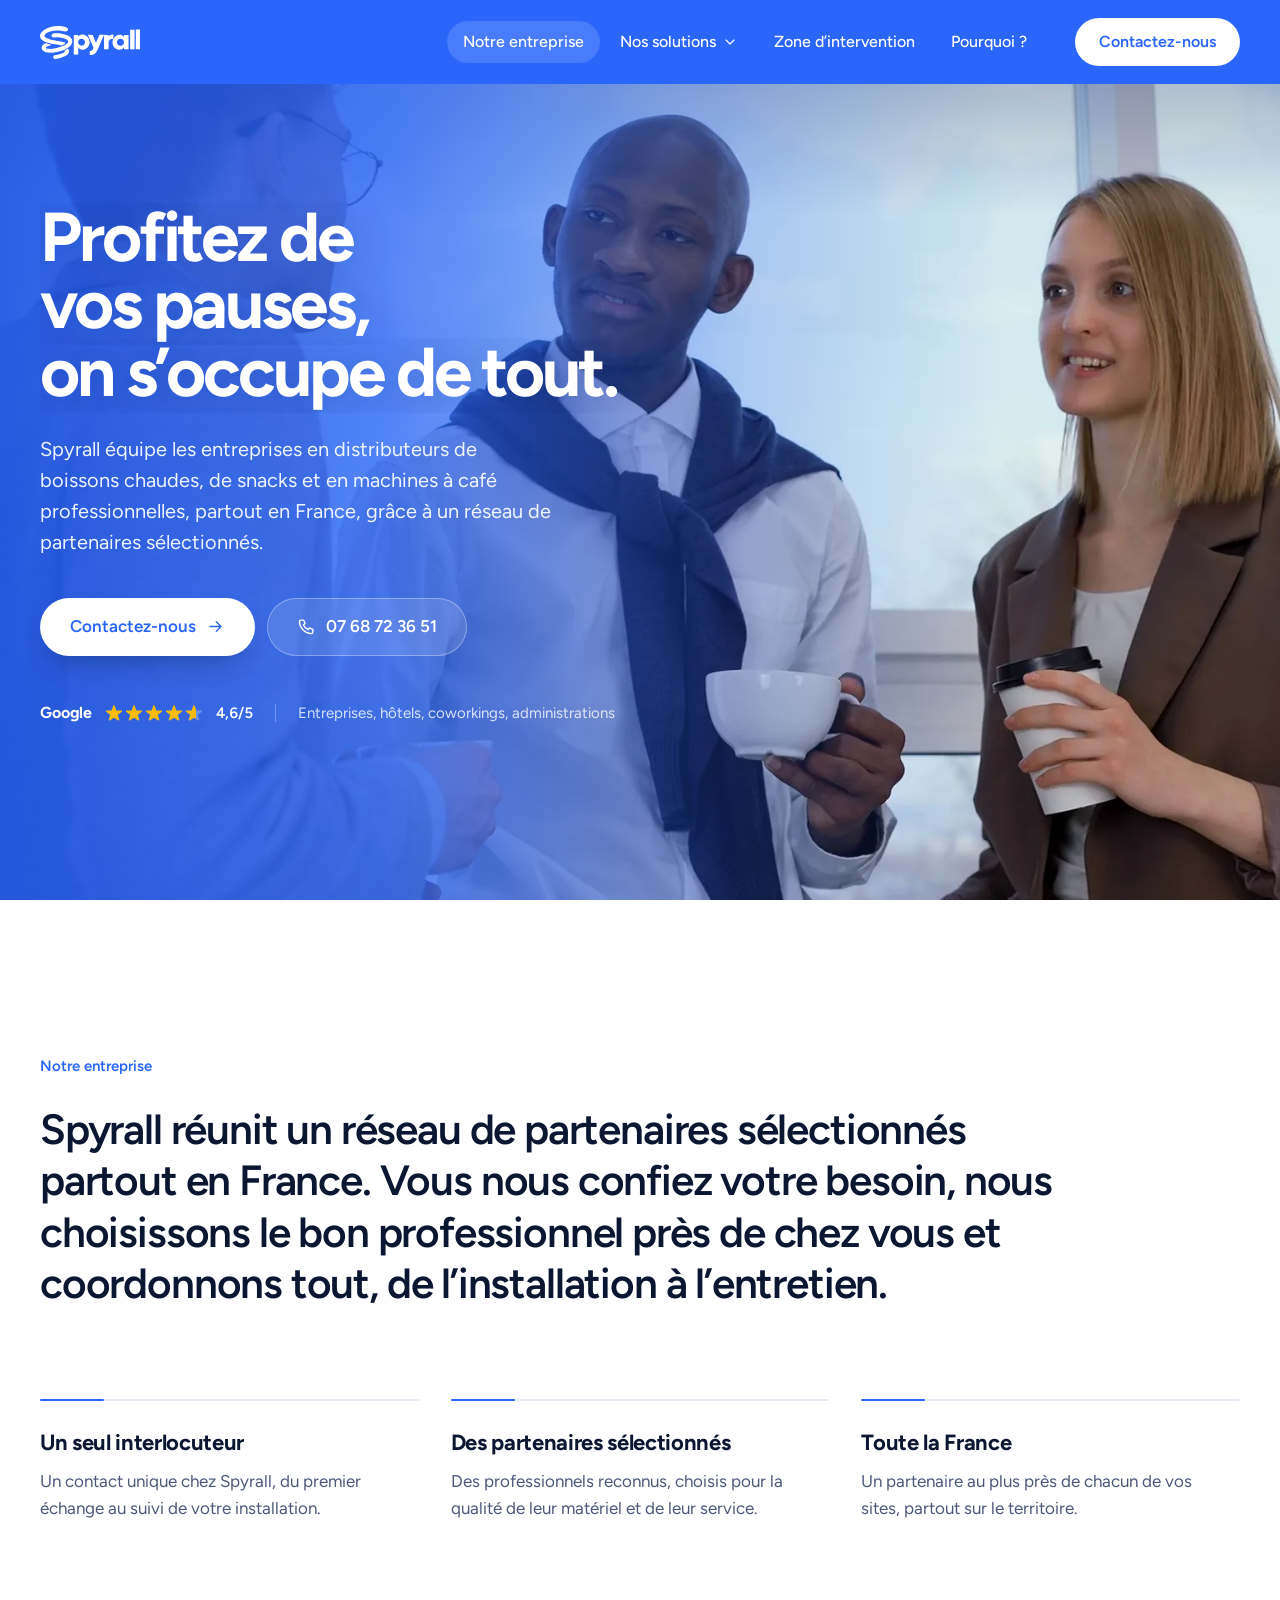
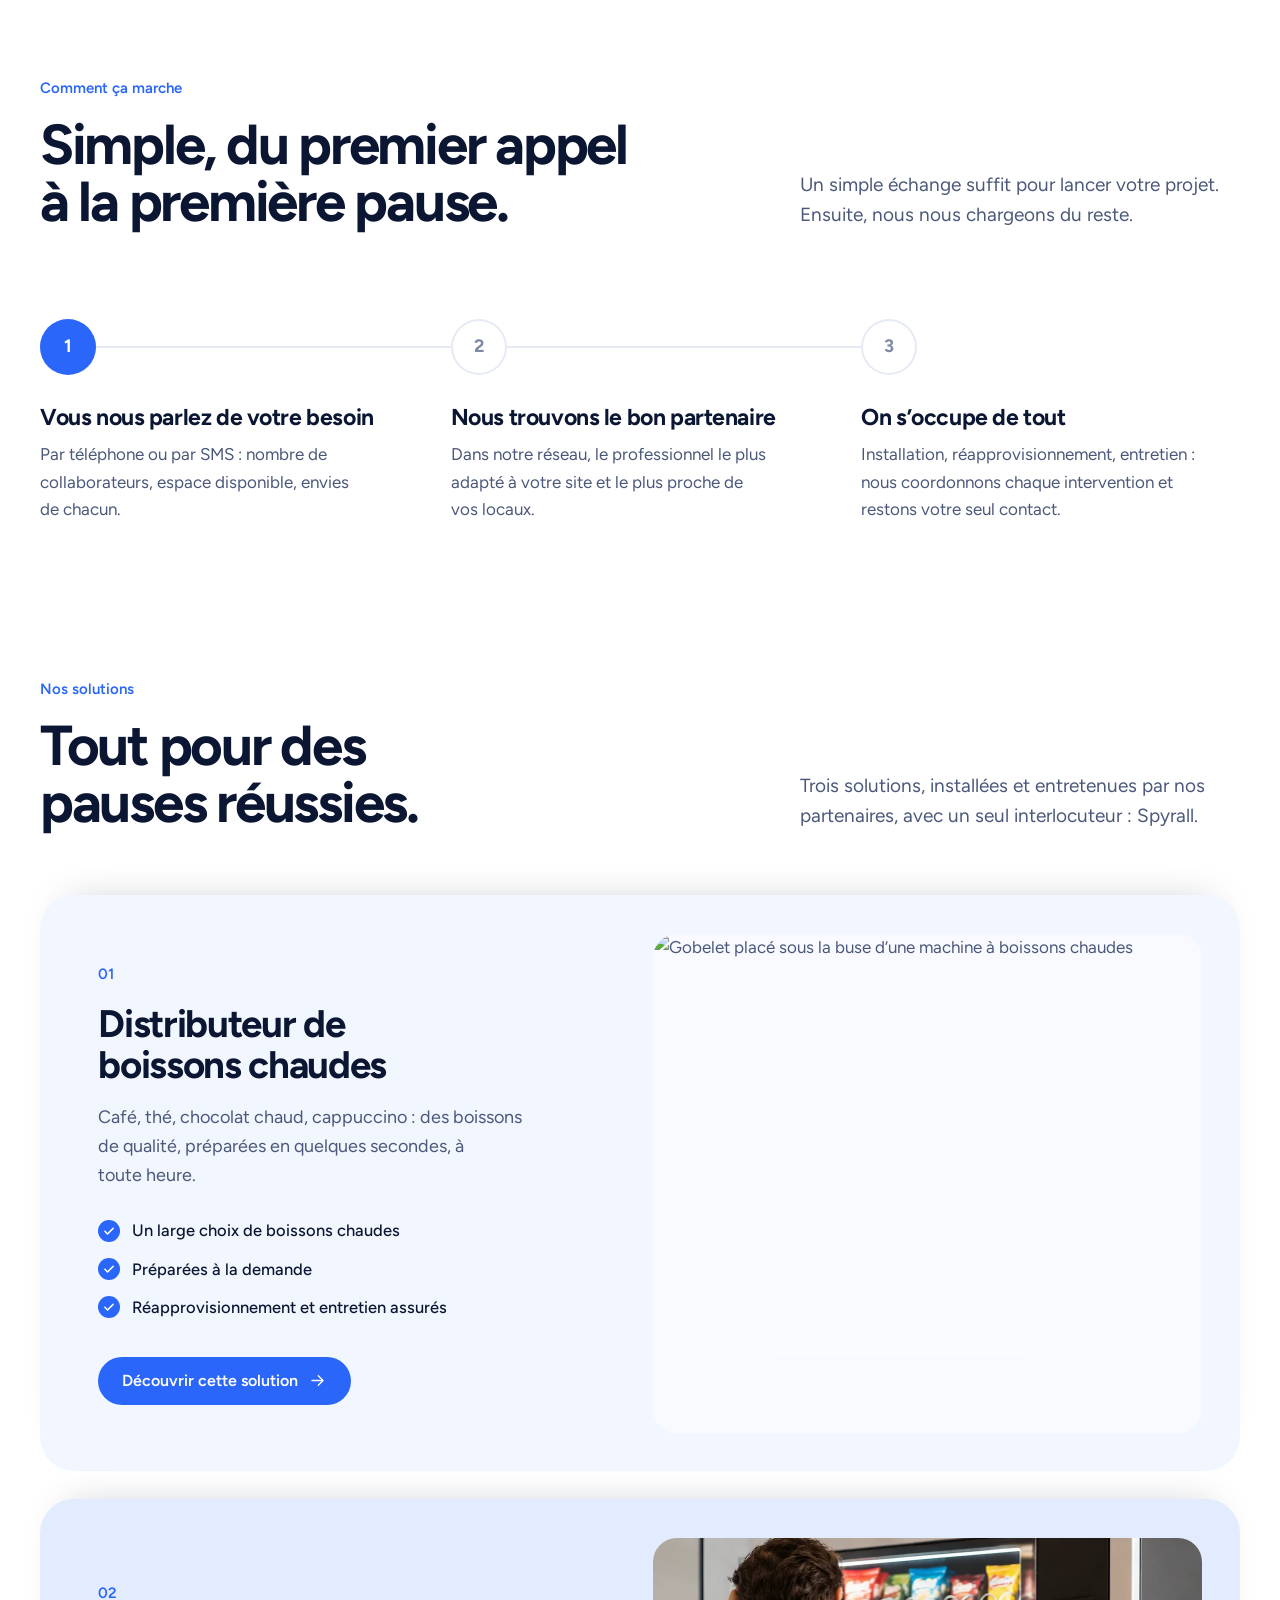
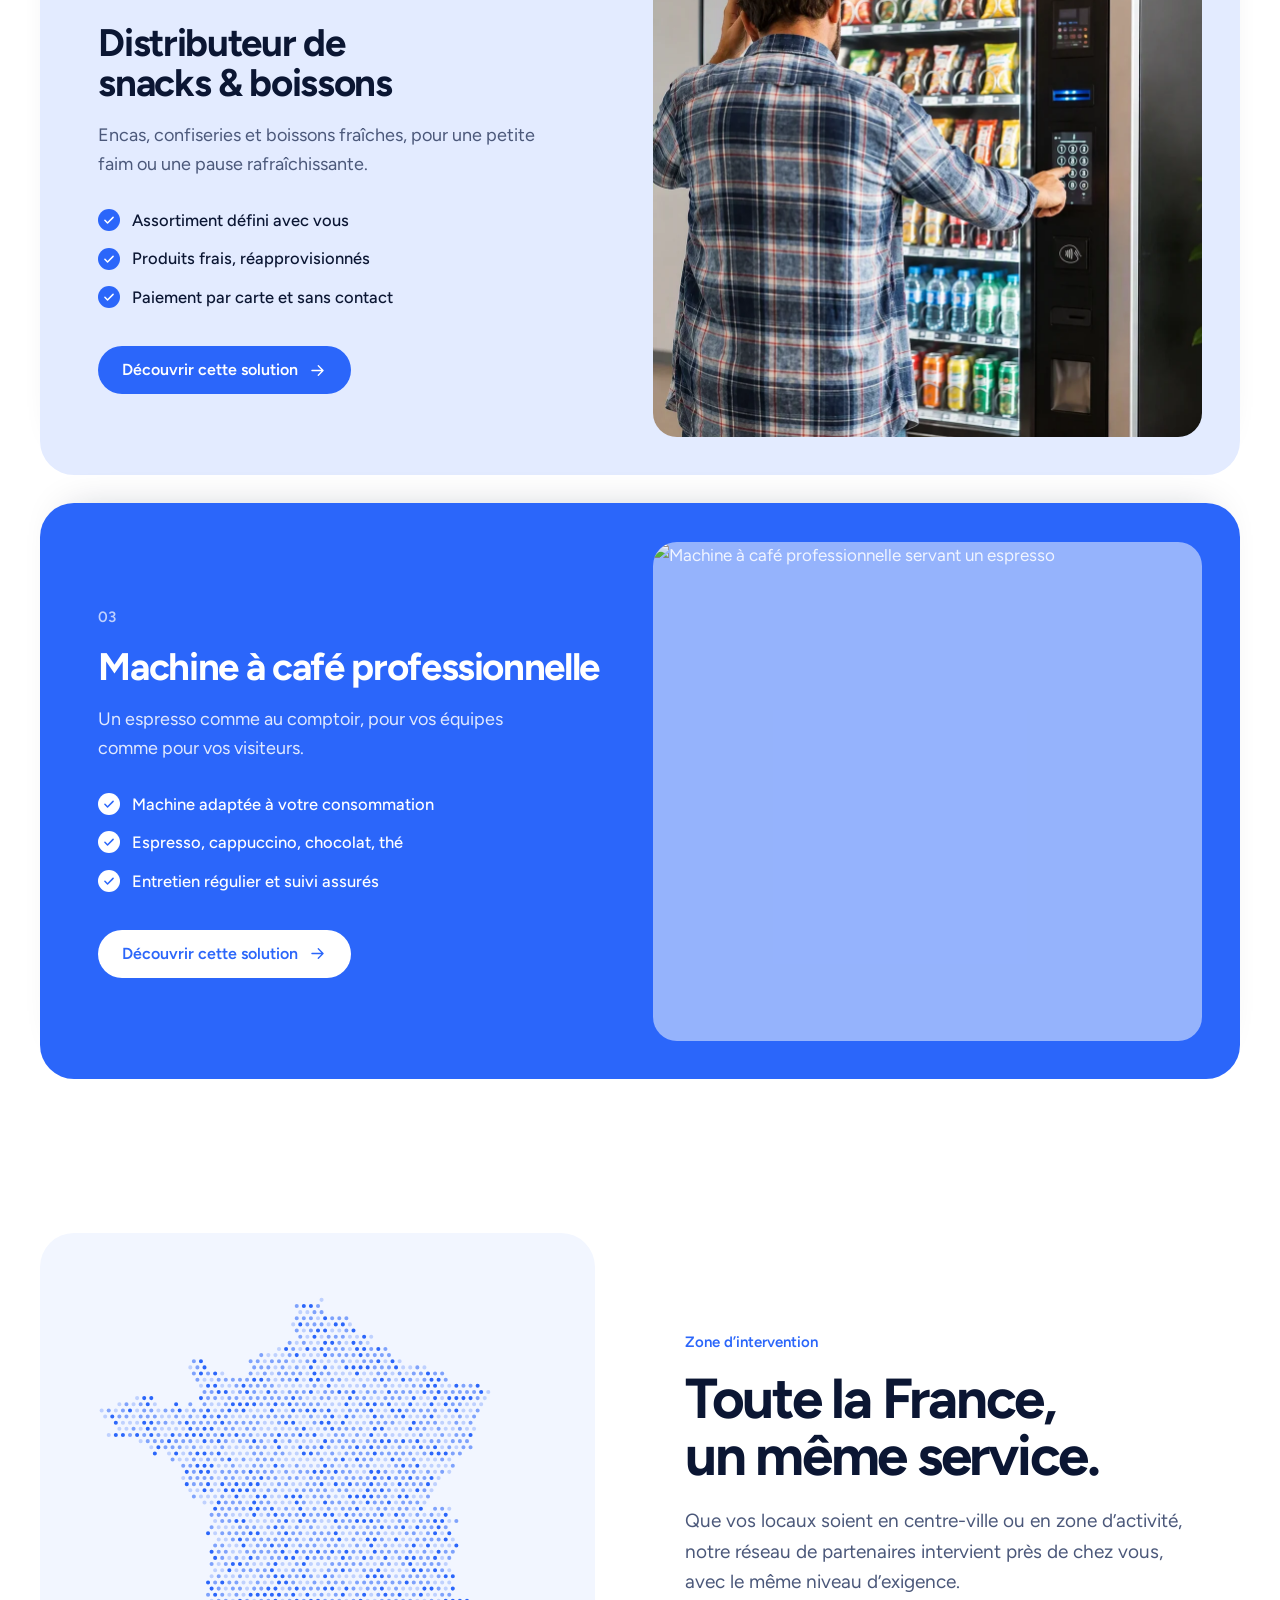
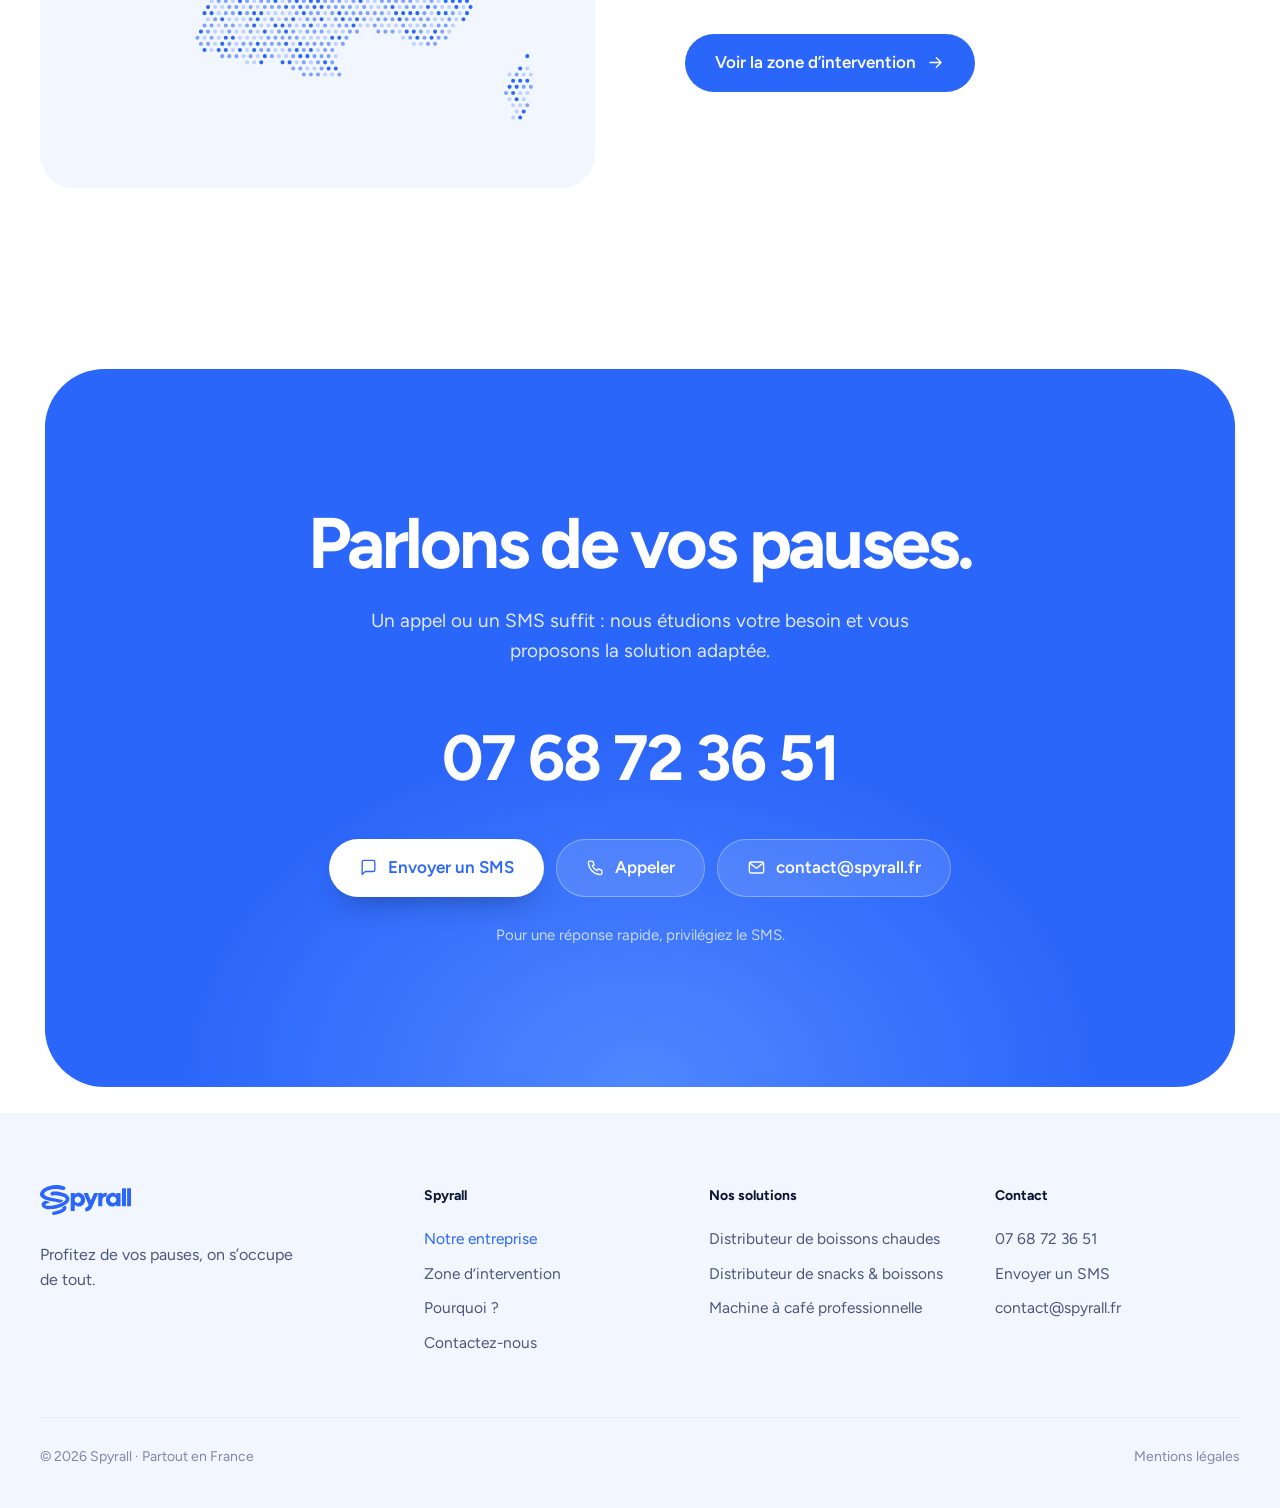
==== index.html @ 59c1c528 "Add files via upload" ====
<!doctype html>
<html lang="fr">
<head>
  <meta charset="utf-8">
  <meta name="viewport" content="width=device-width, initial-scale=1, viewport-fit=cover">
  <title>Spyrall · Distributeurs et machines à café pour entreprises, partout en France</title>
  <meta name="description" content="Spyrall équipe les espaces de pause des entreprises : distributeurs de boissons chaudes, de snacks et machines à café professionnelles, partout en France, grâce à un réseau de partenaires sélectionnés.">
  <link rel="canonical" href="https://www.spyrall.fr/">
  <meta property="og:type" content="website">
  <meta property="og:locale" content="fr_FR">
  <meta property="og:site_name" content="Spyrall">
  <meta property="og:title" content="Spyrall · Profitez de vos pauses, on s’occupe de tout">
  <meta property="og:description" content="Distributeurs de boissons chaudes, de snacks et machines à café professionnelles pour les entreprises, partout en France.">
  <meta property="og:url" content="https://www.spyrall.fr/">
  <!-- partial:head -->
  <meta name="theme-color" content="#2b66fa">
  <meta name="format-detection" content="telephone=no">
  <link rel="icon" href="/assets/img/favicon.ico" sizes="48x48">
  <link rel="icon" href="/assets/img/favicon.svg" type="image/svg+xml">
  <link rel="apple-touch-icon" href="/assets/img/apple-touch-icon.png">
  <link rel="manifest" href="/site.webmanifest">
  <link rel="preload" href="/assets/fonts/figtree-latin.woff2" as="font" type="font/woff2" crossorigin>
  <link rel="preconnect" href="https://images.unsplash.com">
  <link rel="stylesheet" href="/assets/css/site.css">
  <script>document.documentElement.classList.add('js');setTimeout(function(){if(!window.__spyrall)document.documentElement.classList.remove('js')},2500)</script>
  <!-- /partial:head -->
  <!-- Haut de page : l'image d'attente du film (son premier plan), en priorité -->
  <link rel="preload" as="image" href="/assets/video/pauses.webp?v=3" media="(orientation: landscape)" fetchpriority="high">
  <link rel="preload" as="image" href="/assets/video/pauses-mobile.webp?v=3" media="(orientation: portrait)" fetchpriority="high">
  <script type="application/ld+json">{"@context":"https://schema.org","@type":"Organization","name":"Spyrall","url":"https://www.spyrall.fr/","logo":"https://www.spyrall.fr/assets/img/icon-512.png","slogan":"Profitez de vos pauses, on s’occupe de tout","email":"contact@spyrall.fr","telephone":"+33768723651","areaServed":{"@type":"Country","name":"France"},"contactPoint":{"@type":"ContactPoint","telephone":"+33768723651","contactType":"sales","areaServed":"FR","availableLanguage":"French"}}</script>
</head>
<body>
  <!-- partial:header -->
  <a class="skip-link" href="#contenu">Aller au contenu</a>
  <header class="header on-blue" data-header>
    <div class="container header__inner">
      <a class="logo" href="/" aria-current="page" aria-label="Spyrall, accueil"><svg aria-hidden="true"><use href="/assets/img/spyrall.svg#spyrall"/></svg></a>
      <nav class="nav" aria-label="Navigation principale">
        <ul class="nav__list">
          <li><a class="nav__link" href="/" aria-current="page">Notre entreprise</a></li>
          <li class="has-sub" data-sub>
            <button class="nav__link" type="button" aria-expanded="false" aria-controls="sous-menu-solutions" data-solutions>Nos solutions<svg class="icon chev" viewBox="0 0 24 24" aria-hidden="true"><path d="m6 9 6 6 6-6"/></svg></button>
            <div class="sub" id="sous-menu-solutions">
              <ul>
                <li><a class="sub__item" href="/distributeur-boissons-chaudes/"><span class="sub__machine"><img src="/assets/img/machines/boissons-chaudes.svg" alt="" width="24" height="60"></span><strong>Distributeur de boissons chaudes<svg class="icon" viewBox="0 0 24 24" aria-hidden="true"><path d="M5 12h14M13 6l6 6-6 6"/></svg></strong></a></li>
                <li><a class="sub__item" href="/distributeur-snacks-boissons/"><span class="sub__machine"><img src="/assets/img/machines/snacks-boissons.svg" alt="" width="34" height="60"></span><strong>Distributeur de snacks &amp; boissons<svg class="icon" viewBox="0 0 24 24" aria-hidden="true"><path d="M5 12h14M13 6l6 6-6 6"/></svg></strong></a></li>
                <li><a class="sub__item" href="/machine-a-cafe-professionnelle/"><span class="sub__machine"><img src="/assets/img/machines/machine-cafe.svg" alt="" width="36" height="60"></span><strong>Machine à café professionnelle<svg class="icon" viewBox="0 0 24 24" aria-hidden="true"><path d="M5 12h14M13 6l6 6-6 6"/></svg></strong></a></li>
              </ul>
            </div>
          </li>
          <li><a class="nav__link" href="/zone-intervention/">Zone d’intervention</a></li>
          <li><a class="nav__link" href="/pourquoi/">Pourquoi&nbsp;?</a></li>
        </ul>
      </nav>
      <a class="btn btn--white header__cta" href="/contact/">Contactez-nous</a>
      <button class="burger" type="button" aria-label="Ouvrir le menu" aria-expanded="false" aria-controls="menu" data-burger><span></span><span></span></button>
    </div>
  </header>

  <div class="mmenu" id="menu" data-menu inert>
    <nav aria-label="Menu mobile">
      <ul class="mmenu__list">
        <li style="--i:0"><a href="/" aria-current="page">Notre entreprise</a></li>
        <li style="--i:1"><span class="mmenu__label">Nos solutions</span>
          <div class="mmenu__sub"><a href="/distributeur-boissons-chaudes/">Distributeur de boissons chaudes</a><a href="/distributeur-snacks-boissons/">Distributeur de snacks &amp; boissons</a><a href="/machine-a-cafe-professionnelle/">Machine à café professionnelle</a></div></li>
        <li style="--i:2"><a href="/zone-intervention/">Zone d’intervention</a></li>
        <li style="--i:3"><a href="/pourquoi/">Pourquoi&nbsp;?</a></li>
        <li style="--i:4"><a href="/contact/">Contactez-nous</a></li>
      </ul>
    </nav>
    <div class="mmenu__actions">
      <a class="btn btn--primary btn--lg" href="sms:+33768723651?&amp;body=Bonjour%20Spyrall%2C%20je%20souhaite%20des%20informations%20pour%20%C3%A9quiper%20nos%20espaces%20de%20pause.">Envoyer un SMS</a>
      <a class="btn btn--line btn--lg" href="tel:+33768723651">Appeler le 07&nbsp;68&nbsp;72&nbsp;36&nbsp;51</a>
    </div>
  </div>
  <!-- /partial:header -->

  <main id="contenu">
    <!-- Héros : à gauche, le slogan et la description, fixes ; en fond, le film des pauses (vraies séquences) :
         des collègues qui discutent autour d'une machine à café pro, d'un distributeur de boissons chaudes et d'un
         distributeur de snacks. Version portrait sur téléphone. -->
    <section class="hero hero--film" data-progress="exit" data-span=".85" data-film>
      <div class="hero__bg" aria-hidden="true"></div>
      <div class="film" aria-hidden="true">
        <video class="film__video" muted loop playsinline preload="auto" disablepictureinpicture>
          <source media="(orientation: portrait)" src="/assets/video/pauses-mobile-av1.mp4?v=3" type='video/mp4; codecs="av01.0.08M.08"'>
          <source media="(orientation: portrait)" src="/assets/video/pauses-mobile.mp4?v=3" type="video/mp4">
          <source src="/assets/video/pauses-av1.mp4?v=3" type='video/mp4; codecs="av01.0.08M.08"'>
          <source src="/assets/video/pauses.mp4?v=3" type="video/mp4">
        </video>
      </div>
      <div class="container hero__grid on-blue">
        <div class="hero__text">
          <h1 class="hero__title lines"><span class="line"><span>Profitez de vos pauses,</span></span><span class="line"><span>on s’occupe de tout.</span></span></h1>
          <p class="hero__lead" data-reveal style="--d:.35s">Spyrall équipe les entreprises en distributeurs de boissons chaudes, de snacks et en machines à café professionnelles, partout en France, grâce à un réseau de partenaires sélectionnés.</p>
          <div class="hero__actions" data-reveal style="--d:.45s">
            <a class="btn btn--white btn--lg" href="/contact/">Contactez-nous<svg class="icon icon-arrow" viewBox="0 0 24 24" aria-hidden="true"><path d="M5 12h14M13 6l6 6-6 6"/></svg></a>
            <p class="btn btn--glass btn--lg btn--static"><svg class="icon" viewBox="0 0 24 24" aria-hidden="true"><path d="M5 4h3.5l1.8 4.4-2.3 1.4a11 11 0 0 0 6.2 6.2l1.4-2.3L20 15.5V19a2 2 0 0 1-2 2A16 16 0 0 1 3 6a2 2 0 0 1 2-2z"/></svg>07&nbsp;68&nbsp;72&nbsp;36&nbsp;51</p>
          </div>
          <!-- Note Google : si elle change, mettre à jour le texte, l'aria-label et --note (remplissage des étoiles) -->
          <div class="hero__proof" data-reveal style="--d:.55s">
            <p class="rating" role="img" aria-label="Note Google : 4,6 sur 5"><strong>Google</strong><span class="stars" style="--note:4.6"></span><span class="rating__note">4,6/5</span></p>
            <p class="hero__clients">Entreprises, hôtels, coworkings, administrations</p>
          </div>
        </div>
      </div>
    </section>

    <!-- Ce que nous faisons -->
    <section class="section" id="ce-que-nous-faisons">
      <div class="container">
        <p class="label" data-reveal>Notre entreprise</p>
        <p class="statement" data-words data-progress="read">Spyrall réunit un réseau de partenaires sélectionnés partout en France. Vous nous confiez votre besoin, nous choisissons le bon professionnel près de chez vous et coordonnons tout, de l’installation à l’entretien.</p>
        <div class="pillars" data-stagger="130">
          <div class="pillar" data-reveal><h3>Un seul interlocuteur</h3><p>Un contact unique chez Spyrall, du premier échange au suivi de votre installation.</p></div>
          <div class="pillar" data-reveal><h3>Des partenaires sélectionnés</h3><p>Des professionnels reconnus, choisis pour la qualité de leur matériel et de leur service.</p></div>
          <div class="pillar" data-reveal><h3>Toute la France</h3><p>Un partenaire au plus près de chacun de vos sites, partout sur le territoire.</p></div>
        </div>
      </div>
    </section>

    <!-- Comment ça marche -->
    <section class="section section--tight">
      <div class="container">
        <div class="sec-head">
          <div>
            <p class="label" data-reveal>Comment ça marche</p>
            <h2 class="h2 lines"><span class="line"><span>Simple, du premier appel</span></span><span class="line"><span>à la première pause.</span></span></h2>
          </div>
          <p class="lead" data-reveal>Un simple échange suffit pour lancer votre projet. Ensuite, nous nous chargeons du reste.</p>
        </div>
        <ol class="steps" data-progress="read">
          <li class="step" style="--t:0" data-reveal><span class="step__dot"><span>1</span></span><h3>Vous nous parlez de votre besoin</h3><p>Par téléphone ou par SMS&nbsp;: nombre de collaborateurs, espace disponible, envies de chacun.</p></li>
          <li class="step" style="--t:.5" data-reveal><span class="step__dot"><span>2</span></span><h3>Nous trouvons le bon partenaire</h3><p>Dans notre réseau, le professionnel le plus adapté à votre site et le plus proche de vos locaux.</p></li>
          <li class="step" style="--t:1" data-reveal><span class="step__dot"><span>3</span></span><h3>On s’occupe de tout</h3><p>Installation, réapprovisionnement, entretien&nbsp;: nous coordonnons chaque intervention et restons votre seul contact.</p></li>
        </ol>
      </div>
    </section>

    <!-- Nos solutions -->
    <section class="section section--tight" id="nos-solutions">
      <div class="container">
        <div class="sec-head">
          <div>
            <p class="label" data-reveal>Nos solutions</p>
            <h2 class="h2 lines"><span class="line"><span>Tout pour des pauses réussies.</span></span></h2>
          </div>
          <p class="lead" data-reveal>Trois solutions, installées et entretenues par nos partenaires, avec un seul interlocuteur&nbsp;: Spyrall.</p>
        </div>
        <div class="stack" data-stack>
          <article class="panel" style="--i:0">
            <div class="panel__body">
              <span class="panel__num">01</span>
              <h3>Distributeur de boissons chaudes</h3>
              <p>Café, thé, chocolat chaud, cappuccino&nbsp;: des boissons de qualité, préparées en quelques secondes, à toute heure.</p>
              <ul class="ticks">
                <li><svg class="icon" viewBox="0 0 24 24" aria-hidden="true"><path d="m5 12.5 4.5 4.5L19 7.5"/></svg>Un large choix de boissons chaudes</li>
                <li><svg class="icon" viewBox="0 0 24 24" aria-hidden="true"><path d="m5 12.5 4.5 4.5L19 7.5"/></svg>Préparées à la demande</li>
                <li><svg class="icon" viewBox="0 0 24 24" aria-hidden="true"><path d="m5 12.5 4.5 4.5L19 7.5"/></svg>Réapprovisionnement et entretien assurés</li>
              </ul>
              <a class="btn btn--primary" href="/distributeur-boissons-chaudes/">Découvrir cette solution<svg class="icon icon-arrow" viewBox="0 0 24 24" aria-hidden="true"><path d="M5 12h14M13 6l6 6-6 6"/></svg></a>
            </div>
            <figure class="panel__media"><img src="https://images.unsplash.com/photo-1515263973006-a6e4cae3f7c9?auto=format&amp;fit=crop&amp;w=1100&amp;h=1000&amp;q=75" alt="Gobelet placé sous la buse d’une machine à boissons chaudes" width="1100" height="1000" loading="lazy"></figure>
          </article>
          <article class="panel" style="--i:1">
            <div class="panel__body">
              <span class="panel__num">02</span>
              <h3>Distributeur de snacks &amp; boissons</h3>
              <p>Encas, confiseries et boissons fraîches, pour une petite faim ou une pause rafraîchissante.</p>
              <ul class="ticks">
                <li><svg class="icon" viewBox="0 0 24 24" aria-hidden="true"><path d="m5 12.5 4.5 4.5L19 7.5"/></svg>Assortiment défini avec vous</li>
                <li><svg class="icon" viewBox="0 0 24 24" aria-hidden="true"><path d="m5 12.5 4.5 4.5L19 7.5"/></svg>Produits frais, réapprovisionnés</li>
                <li><svg class="icon" viewBox="0 0 24 24" aria-hidden="true"><path d="m5 12.5 4.5 4.5L19 7.5"/></svg>Paiement par carte et sans contact</li>
              </ul>
              <a class="btn btn--primary" href="/distributeur-snacks-boissons/">Découvrir cette solution<svg class="icon icon-arrow" viewBox="0 0 24 24" aria-hidden="true"><path d="M5 12h14M13 6l6 6-6 6"/></svg></a>
            </div>
            <figure class="panel__media"><img src="/assets/img/snacks-accueil.webp" alt="Un salarié choisit un en-cas sur un distributeur de snacks et de boissons, dans des bureaux lumineux" width="1100" height="1000" loading="lazy"></figure>
          </article>
          <article class="panel" style="--i:2">
            <div class="panel__body">
              <span class="panel__num">03</span>
              <h3>Machine à café professionnelle</h3>
              <p>Un espresso comme au comptoir, pour vos équipes comme pour vos visiteurs.</p>
              <ul class="ticks">
                <li><svg class="icon" viewBox="0 0 24 24" aria-hidden="true"><path d="m5 12.5 4.5 4.5L19 7.5"/></svg>Machine adaptée à votre consommation</li>
                <li><svg class="icon" viewBox="0 0 24 24" aria-hidden="true"><path d="m5 12.5 4.5 4.5L19 7.5"/></svg>Espresso, cappuccino, chocolat, thé</li>
                <li><svg class="icon" viewBox="0 0 24 24" aria-hidden="true"><path d="m5 12.5 4.5 4.5L19 7.5"/></svg>Entretien régulier et suivi assurés</li>
              </ul>
              <a class="btn btn--primary" href="/machine-a-cafe-professionnelle/">Découvrir cette solution<svg class="icon icon-arrow" viewBox="0 0 24 24" aria-hidden="true"><path d="M5 12h14M13 6l6 6-6 6"/></svg></a>
            </div>
            <figure class="panel__media"><img src="https://images.unsplash.com/photo-1568647828110-2f18d3842568?auto=format&amp;fit=crop&amp;crop=focalpoint&amp;fp-x=.6&amp;fp-y=.55&amp;w=1100&amp;h=1000&amp;q=75" alt="Machine à café professionnelle servant un espresso" width="1100" height="1000" loading="lazy"></figure>
          </article>
        </div>
      </div>
    </section>

    <!-- Zone d'intervention -->
    <section class="section section--tight">
      <div class="container zone">
        <div class="zone__visual" data-reveal>
          <div class="zone__map">
            <!-- partial:carte -->
            <svg xmlns="http://www.w3.org/2000/svg" class="map" viewBox="0 0 600 600" role="img" aria-label="Carte de France : Spyrall intervient sur l’ensemble du territoire" data-map><path class="t0" style="--r:0" d="M282.0 257.1h0M277.3 265.2h0M314.9 265.2h0M319.6 273.3h0M286.7 281.5h0M324.3 281.5h0M333.7 281.5h0M291.4 289.6h0M300.8 289.6h0M286.7 297.8h0M305.5 297.8h0M324.3 297.8h0"/><path class="t1" style="--r:0" d="M314.9 248.9h0M291.4 257.1h0M300.8 257.1h0M310.2 257.1h0M319.6 257.1h0M286.7 265.2h0M296.1 265.2h0M272.6 273.3h0M282.0 273.3h0M291.4 273.3h0M300.8 273.3h0M310.2 273.3h0M329.0 273.3h0M296.1 281.5h0M305.5 281.5h0M314.9 281.5h0M282.0 289.6h0M319.6 289.6h0M329.0 289.6h0M296.1 297.8h0M314.9 297.8h0M291.4 305.9h0M300.8 305.9h0"/><path class="t2" style="--r:0" d="M296.1 248.9h0M305.5 248.9h0M305.5 265.2h0M324.3 265.2h0M277.3 281.5h0M272.6 289.6h0M310.2 289.6h0M277.3 297.8h0M310.2 305.9h0M319.6 305.9h0"/><path class="t0" style="--r:1" d="M324.3 216.4h0M272.6 224.5h0M310.2 224.5h0M329.0 224.5h0M258.5 232.6h0M267.9 232.6h0M277.3 232.6h0M286.7 232.6h0M296.1 232.6h0M314.9 232.6h0M343.1 232.6h0M263.2 240.8h0M282.0 240.8h0M291.4 240.8h0M300.8 240.8h0M329.0 240.8h0M347.8 240.8h0M249.1 248.9h0M267.9 248.9h0M352.5 248.9h0M253.8 257.1h0M329.0 257.1h0M239.7 265.2h0M267.9 265.2h0M253.8 273.3h0M263.2 273.3h0M347.8 273.3h0M357.2 273.3h0M239.7 281.5h0M249.1 281.5h0M244.4 289.6h0M253.8 289.6h0M263.2 289.6h0M338.4 289.6h0M357.2 289.6h0M249.1 297.8h0M267.9 297.8h0M361.9 297.8h0M329.0 305.9h0M267.9 314.0h0M305.5 314.0h0M314.9 314.0h0M263.2 322.2h0M282.0 322.2h0M300.8 322.2h0M310.2 322.2h0M319.6 322.2h0M286.7 330.3h0M333.7 330.3h0M343.1 330.3h0M282.0 338.5h0"/><path class="t1" style="--r:1" d="M286.7 216.4h0M296.1 216.4h0M314.9 216.4h0M300.8 224.5h0M319.6 224.5h0M338.4 224.5h0M305.5 232.6h0M324.3 232.6h0M253.8 240.8h0M272.6 240.8h0M319.6 240.8h0M338.4 240.8h0M258.5 248.9h0M277.3 248.9h0M286.7 248.9h0M333.7 248.9h0M343.1 248.9h0M244.4 257.1h0M263.2 257.1h0M272.6 257.1h0M338.4 257.1h0M347.8 257.1h0M357.2 257.1h0M249.1 265.2h0M258.5 265.2h0M333.7 265.2h0M352.5 265.2h0M361.9 265.2h0M244.4 273.3h0M338.4 273.3h0M347.8 289.6h0M258.5 297.8h0M333.7 297.8h0M343.1 297.8h0M253.8 305.9h0M263.2 305.9h0M272.6 305.9h0M347.8 305.9h0M357.2 305.9h0M249.1 314.0h0M286.7 314.0h0M296.1 314.0h0M333.7 314.0h0M343.1 314.0h0M253.8 322.2h0M272.6 322.2h0M291.4 322.2h0M329.0 322.2h0M338.4 322.2h0M347.8 322.2h0M267.9 330.3h0M277.3 330.3h0M296.1 330.3h0M305.5 330.3h0M314.9 330.3h0M291.4 338.5h0M300.8 338.5h0M310.2 338.5h0M319.6 338.5h0"/><path class="t2" style="--r:1" d="M305.5 216.4h0M282.0 224.5h0M291.4 224.5h0M333.7 232.6h0M310.2 240.8h0M324.3 248.9h0M343.1 265.2h0M366.6 273.3h0M258.5 281.5h0M267.9 281.5h0M343.1 281.5h0M352.5 281.5h0M361.9 281.5h0M366.6 289.6h0M239.7 297.8h0M352.5 297.8h0M244.4 305.9h0M282.0 305.9h0M338.4 305.9h0M258.5 314.0h0M277.3 314.0h0M324.3 314.0h0M352.5 314.0h0M324.3 330.3h0M329.0 338.5h0"/><path class="t0" style="--r:2" d="M277.3 183.8h0M286.7 183.8h0M324.3 183.8h0M263.2 191.9h0M291.4 191.9h0M300.8 191.9h0M305.5 200.1h0M314.9 200.1h0M343.1 200.1h0M361.9 200.1h0M235.0 208.2h0M253.8 208.2h0M272.6 208.2h0M282.0 208.2h0M291.4 208.2h0M300.8 208.2h0M357.2 208.2h0M239.7 216.4h0M258.5 216.4h0M267.9 216.4h0M235.0 224.5h0M263.2 224.5h0M249.1 232.6h0M380.7 232.6h0M390.1 232.6h0M235.0 240.8h0M376.0 240.8h0M385.4 240.8h0M361.9 248.9h0M230.3 265.2h0M399.5 265.2h0M225.6 273.3h0M211.5 281.5h0M399.5 281.5h0M206.8 289.6h0M371.3 297.8h0M399.5 297.8h0M206.8 305.9h0M225.6 305.9h0M394.8 305.9h0M211.5 314.0h0M220.9 314.0h0M230.3 314.0h0M239.7 314.0h0M390.1 314.0h0M225.6 322.2h0M357.2 322.2h0M230.3 330.3h0M239.7 330.3h0M338.4 338.5h0M357.2 338.5h0M267.9 346.6h0M305.5 346.6h0M333.7 346.6h0M343.1 346.6h0M361.9 346.6h0M263.2 354.7h0M366.6 354.7h0M277.3 362.9h0M324.3 362.9h0M352.5 362.9h0M291.4 371.0h0M300.8 371.0h0M310.2 371.0h0"/><path class="t1" style="--r:2" d="M296.1 183.8h0M272.6 191.9h0M310.2 191.9h0M329.0 191.9h0M338.4 191.9h0M347.8 191.9h0M258.5 200.1h0M267.9 200.1h0M286.7 200.1h0M324.3 200.1h0M333.7 200.1h0M352.5 200.1h0M263.2 208.2h0M319.6 208.2h0M329.0 208.2h0M338.4 208.2h0M347.8 208.2h0M366.6 208.2h0M230.3 216.4h0M333.7 216.4h0M343.1 216.4h0M361.9 216.4h0M225.6 224.5h0M244.4 224.5h0M253.8 224.5h0M347.8 224.5h0M357.2 224.5h0M366.6 224.5h0M385.4 224.5h0M220.9 232.6h0M230.3 232.6h0M239.7 232.6h0M361.9 232.6h0M371.3 232.6h0M216.2 240.8h0M225.6 240.8h0M357.2 240.8h0M366.6 240.8h0M220.9 248.9h0M230.3 248.9h0M239.7 248.9h0M390.1 248.9h0M206.8 257.1h0M216.2 257.1h0M235.0 257.1h0M366.6 257.1h0M385.4 257.1h0M380.7 265.2h0M390.1 265.2h0M216.2 273.3h0M235.0 273.3h0M376.0 273.3h0M394.8 273.3h0M380.7 281.5h0M390.1 281.5h0M225.6 289.6h0M235.0 289.6h0M376.0 289.6h0M385.4 289.6h0M230.3 297.8h0M380.7 297.8h0M390.1 297.8h0M235.0 305.9h0M366.6 305.9h0M376.0 305.9h0M380.7 314.0h0M216.2 322.2h0M235.0 322.2h0M366.6 322.2h0M376.0 322.2h0M249.1 330.3h0M352.5 330.3h0M361.9 330.3h0M371.3 330.3h0M380.7 330.3h0M225.6 338.5h0M235.0 338.5h0M244.4 338.5h0M253.8 338.5h0M263.2 338.5h0M272.6 338.5h0M347.8 338.5h0M230.3 346.6h0M249.1 346.6h0M277.3 346.6h0M286.7 346.6h0M296.1 346.6h0M314.9 346.6h0M324.3 346.6h0M352.5 346.6h0M244.4 354.7h0M282.0 354.7h0M291.4 354.7h0M310.2 354.7h0M329.0 354.7h0M347.8 354.7h0M357.2 354.7h0M296.1 362.9h0M305.5 362.9h0M314.9 362.9h0M343.1 362.9h0M272.6 371.0h0M319.6 371.0h0M329.0 371.0h0M338.4 371.0h0"/><path class="t2" style="--r:2" d="M305.5 183.8h0M314.9 183.8h0M282.0 191.9h0M319.6 191.9h0M249.1 200.1h0M277.3 200.1h0M296.1 200.1h0M244.4 208.2h0M310.2 208.2h0M249.1 216.4h0M277.3 216.4h0M352.5 216.4h0M371.3 216.4h0M376.0 224.5h0M352.5 232.6h0M244.4 240.8h0M211.5 248.9h0M371.3 248.9h0M380.7 248.9h0M225.6 257.1h0M376.0 257.1h0M394.8 257.1h0M211.5 265.2h0M220.9 265.2h0M371.3 265.2h0M206.8 273.3h0M385.4 273.3h0M220.9 281.5h0M230.3 281.5h0M371.3 281.5h0M216.2 289.6h0M394.8 289.6h0M211.5 297.8h0M220.9 297.8h0M216.2 305.9h0M385.4 305.9h0M361.9 314.0h0M371.3 314.0h0M244.4 322.2h0M385.4 322.2h0M220.9 330.3h0M258.5 330.3h0M366.6 338.5h0M376.0 338.5h0M239.7 346.6h0M258.5 346.6h0M371.3 346.6h0M253.8 354.7h0M272.6 354.7h0M300.8 354.7h0M319.6 354.7h0M338.4 354.7h0M258.5 362.9h0M267.9 362.9h0M286.7 362.9h0M333.7 362.9h0M282.0 371.0h0"/><path class="t0" style="--r:3" d="M286.7 151.2h0M296.1 151.2h0M324.3 151.2h0M333.7 151.2h0M310.2 159.4h0M319.6 159.4h0M329.0 159.4h0M347.8 159.4h0M230.3 167.5h0M249.1 167.5h0M258.5 167.5h0M324.3 167.5h0M333.7 167.5h0M272.6 175.6h0M282.0 175.6h0M300.8 175.6h0M329.0 175.6h0M357.2 175.6h0M366.6 175.6h0M230.3 183.8h0M239.7 183.8h0M343.1 183.8h0M352.5 183.8h0M361.9 183.8h0M225.6 191.9h0M235.0 191.9h0M244.4 191.9h0M253.8 191.9h0M366.6 191.9h0M394.8 191.9h0M220.9 200.1h0M380.7 200.1h0M399.5 200.1h0M408.9 200.1h0M192.7 216.4h0M202.1 216.4h0M399.5 216.4h0M418.3 216.4h0M188.0 224.5h0M197.4 224.5h0M206.8 224.5h0M192.7 232.6h0M211.5 232.6h0M418.3 232.6h0M178.6 240.8h0M197.4 240.8h0M206.8 240.8h0M394.8 240.8h0M399.5 248.9h0M197.4 257.1h0M404.2 273.3h0M423.0 273.3h0M183.3 281.5h0M202.1 281.5h0M427.7 281.5h0M404.2 289.6h0M427.7 297.8h0M188.0 305.9h0M197.4 305.9h0M423.0 305.9h0M399.5 314.0h0M427.7 314.0h0M178.6 322.2h0M188.0 322.2h0M423.0 322.2h0M390.1 330.3h0M399.5 330.3h0M408.9 330.3h0M394.8 338.5h0M413.6 338.5h0M192.7 346.6h0M211.5 346.6h0M380.7 346.6h0M399.5 346.6h0M408.9 346.6h0M197.4 354.7h0M202.1 362.9h0M230.3 362.9h0M380.7 362.9h0M399.5 362.9h0M216.2 371.0h0M225.6 371.0h0M253.8 371.0h0M263.2 371.0h0M366.6 371.0h0M376.0 371.0h0M249.1 379.2h0M258.5 379.2h0M296.1 379.2h0M305.5 379.2h0M352.5 379.2h0M300.8 387.3h0M329.0 387.3h0M338.4 387.3h0M347.8 387.3h0M357.2 387.3h0M239.7 395.4h0M277.3 395.4h0M286.7 395.4h0M305.5 395.4h0M343.1 395.4h0M329.0 403.6h0"/><path class="t1" style="--r:3" d="M277.3 151.2h0M305.5 151.2h0M314.9 151.2h0M253.8 159.4h0M272.6 159.4h0M282.0 159.4h0M291.4 159.4h0M300.8 159.4h0M357.2 159.4h0M277.3 167.5h0M305.5 167.5h0M343.1 167.5h0M352.5 167.5h0M361.9 167.5h0M225.6 175.6h0M235.0 175.6h0M244.4 175.6h0M253.8 175.6h0M263.2 175.6h0M291.4 175.6h0M310.2 175.6h0M347.8 175.6h0M385.4 175.6h0M211.5 183.8h0M220.9 183.8h0M249.1 183.8h0M371.3 183.8h0M380.7 183.8h0M390.1 183.8h0M206.8 191.9h0M216.2 191.9h0M357.2 191.9h0M202.1 200.1h0M211.5 200.1h0M230.3 200.1h0M239.7 200.1h0M390.1 200.1h0M197.4 208.2h0M206.8 208.2h0M225.6 208.2h0M376.0 208.2h0M404.2 208.2h0M211.5 216.4h0M220.9 216.4h0M380.7 216.4h0M390.1 216.4h0M408.9 216.4h0M216.2 224.5h0M394.8 224.5h0M404.2 224.5h0M413.6 224.5h0M423.0 224.5h0M202.1 232.6h0M408.9 232.6h0M188.0 240.8h0M404.2 240.8h0M423.0 240.8h0M173.9 248.9h0M183.3 248.9h0M192.7 248.9h0M202.1 248.9h0M408.9 248.9h0M418.3 248.9h0M427.7 248.9h0M178.6 257.1h0M188.0 257.1h0M404.2 257.1h0M413.6 257.1h0M432.4 257.1h0M183.3 265.2h0M202.1 265.2h0M418.3 265.2h0M427.7 265.2h0M413.6 273.3h0M173.9 281.5h0M178.6 289.6h0M188.0 289.6h0M197.4 289.6h0M413.6 289.6h0M423.0 289.6h0M432.4 289.6h0M173.9 297.8h0M183.3 297.8h0M192.7 297.8h0M202.1 297.8h0M408.9 297.8h0M418.3 297.8h0M178.6 305.9h0M413.6 305.9h0M183.3 314.0h0M408.9 314.0h0M418.3 314.0h0M197.4 322.2h0M206.8 322.2h0M394.8 322.2h0M404.2 322.2h0M183.3 330.3h0M192.7 330.3h0M202.1 330.3h0M418.3 330.3h0M188.0 338.5h0M206.8 338.5h0M216.2 338.5h0M385.4 338.5h0M220.9 346.6h0M390.1 346.6h0M206.8 354.7h0M216.2 354.7h0M225.6 354.7h0M235.0 354.7h0M385.4 354.7h0M394.8 354.7h0M404.2 354.7h0M220.9 362.9h0M239.7 362.9h0M249.1 362.9h0M371.3 362.9h0M235.0 371.0h0M347.8 371.0h0M357.2 371.0h0M385.4 371.0h0M394.8 371.0h0M220.9 379.2h0M230.3 379.2h0M267.9 379.2h0M277.3 379.2h0M286.7 379.2h0M314.9 379.2h0M324.3 379.2h0M343.1 379.2h0M361.9 379.2h0M371.3 379.2h0M235.0 387.3h0M263.2 387.3h0M272.6 387.3h0M291.4 387.3h0M319.6 387.3h0M267.9 395.4h0M296.1 395.4h0M314.9 395.4h0M324.3 395.4h0M333.7 395.4h0M352.5 395.4h0M361.9 395.4h0M263.2 403.6h0M282.0 403.6h0M291.4 403.6h0M300.8 403.6h0"/><path class="t2" style="--r:3" d="M267.9 151.2h0M263.2 159.4h0M338.4 159.4h0M239.7 167.5h0M267.9 167.5h0M286.7 167.5h0M296.1 167.5h0M314.9 167.5h0M371.3 167.5h0M319.6 175.6h0M338.4 175.6h0M376.0 175.6h0M258.5 183.8h0M267.9 183.8h0M333.7 183.8h0M376.0 191.9h0M385.4 191.9h0M371.3 200.1h0M216.2 208.2h0M385.4 208.2h0M394.8 208.2h0M413.6 208.2h0M183.3 232.6h0M399.5 232.6h0M413.6 240.8h0M423.0 257.1h0M173.9 265.2h0M192.7 265.2h0M408.9 265.2h0M178.6 273.3h0M188.0 273.3h0M197.4 273.3h0M432.4 273.3h0M192.7 281.5h0M408.9 281.5h0M418.3 281.5h0M404.2 305.9h0M192.7 314.0h0M202.1 314.0h0M413.6 322.2h0M211.5 330.3h0M197.4 338.5h0M404.2 338.5h0M202.1 346.6h0M376.0 354.7h0M211.5 362.9h0M361.9 362.9h0M390.1 362.9h0M244.4 371.0h0M239.7 379.2h0M333.7 379.2h0M380.7 379.2h0M244.4 387.3h0M253.8 387.3h0M282.0 387.3h0M310.2 387.3h0M366.6 387.3h0M376.0 387.3h0M249.1 395.4h0M258.5 395.4h0M272.6 403.6h0M310.2 403.6h0M319.6 403.6h0M338.4 403.6h0"/><path class="t0" style="--r:4" d="M286.7 118.7h0M324.3 118.7h0M333.7 118.7h0M343.1 118.7h0M244.4 126.8h0M282.0 126.8h0M310.2 126.8h0M338.4 126.8h0M347.8 126.8h0M357.2 126.8h0M366.6 126.8h0M249.1 134.9h0M258.5 134.9h0M267.9 134.9h0M277.3 134.9h0M286.7 134.9h0M305.5 134.9h0M324.3 134.9h0M333.7 134.9h0M343.1 134.9h0M352.5 134.9h0M371.3 134.9h0M380.7 134.9h0M225.6 143.1h0M253.8 143.1h0M300.8 143.1h0M357.2 143.1h0M385.4 143.1h0M202.1 151.2h0M371.3 151.2h0M380.7 151.2h0M404.2 159.4h0M413.6 159.4h0M211.5 167.5h0M220.9 167.5h0M380.7 167.5h0M390.1 167.5h0M188.0 175.6h0M197.4 175.6h0M206.8 175.6h0M394.8 175.6h0M423.0 175.6h0M408.9 183.8h0M418.3 183.8h0M169.2 191.9h0M197.4 191.9h0M404.2 191.9h0M413.6 191.9h0M418.3 200.1h0M427.7 200.1h0M446.5 200.1h0M188.0 208.2h0M441.8 208.2h0M155.1 216.4h0M164.5 216.4h0M183.3 216.4h0M178.6 224.5h0M432.4 224.5h0M145.7 232.6h0M164.5 232.6h0M437.1 232.6h0M446.5 232.6h0M455.9 232.6h0M169.2 240.8h0M441.8 240.8h0M451.2 240.8h0M460.6 240.8h0M164.5 248.9h0M437.1 248.9h0M455.9 248.9h0M169.2 257.1h0M460.6 257.1h0M164.5 265.2h0M455.9 265.2h0M141.0 273.3h0M169.2 273.3h0M451.2 273.3h0M145.7 281.5h0M155.1 281.5h0M164.5 281.5h0M437.1 281.5h0M150.4 289.6h0M159.8 289.6h0M441.8 289.6h0M441.8 305.9h0M460.6 305.9h0M164.5 314.0h0M169.2 322.2h0M164.5 330.3h0M437.1 330.3h0M169.2 338.5h0M178.6 338.5h0M423.0 338.5h0M183.3 346.6h0M437.1 346.6h0M188.0 354.7h0M413.6 354.7h0M432.4 354.7h0M183.3 362.9h0M169.2 371.0h0M404.2 371.0h0M432.4 371.0h0M173.9 379.2h0M192.7 379.2h0M390.1 379.2h0M399.5 379.2h0M408.9 379.2h0M418.3 379.2h0M178.6 387.3h0M188.0 387.3h0M206.8 387.3h0M216.2 387.3h0M404.2 387.3h0M202.1 395.4h0M211.5 395.4h0M230.3 395.4h0M206.8 403.6h0M253.8 403.6h0M357.2 403.6h0M394.8 403.6h0M277.3 411.7h0M296.1 411.7h0M314.9 411.7h0M343.1 411.7h0M371.3 411.7h0M216.2 419.9h0M253.8 419.9h0M338.4 419.9h0M366.6 419.9h0M376.0 419.9h0M352.5 428.0h0M371.3 428.0h0M253.8 436.1h0M263.2 436.1h0M310.2 436.1h0"/><path class="t1" style="--r:4" d="M267.9 118.7h0M277.3 118.7h0M305.5 118.7h0M314.9 118.7h0M253.8 126.8h0M263.2 126.8h0M319.6 126.8h0M329.0 126.8h0M220.9 134.9h0M230.3 134.9h0M239.7 134.9h0M296.1 134.9h0M361.9 134.9h0M216.2 143.1h0M244.4 143.1h0M263.2 143.1h0M272.6 143.1h0M282.0 143.1h0M310.2 143.1h0M319.6 143.1h0M338.4 143.1h0M366.6 143.1h0M376.0 143.1h0M211.5 151.2h0M220.9 151.2h0M230.3 151.2h0M239.7 151.2h0M249.1 151.2h0M258.5 151.2h0M352.5 151.2h0M361.9 151.2h0M390.1 151.2h0M399.5 151.2h0M225.6 159.4h0M235.0 159.4h0M385.4 159.4h0M192.7 167.5h0M418.3 167.5h0M178.6 175.6h0M216.2 175.6h0M404.2 175.6h0M183.3 183.8h0M192.7 183.8h0M202.1 183.8h0M399.5 183.8h0M437.1 183.8h0M178.6 191.9h0M188.0 191.9h0M432.4 191.9h0M441.8 191.9h0M164.5 200.1h0M183.3 200.1h0M437.1 200.1h0M159.8 208.2h0M178.6 208.2h0M423.0 208.2h0M451.2 208.2h0M173.9 216.4h0M427.7 216.4h0M446.5 216.4h0M159.8 224.5h0M441.8 224.5h0M155.1 232.6h0M173.9 232.6h0M427.7 232.6h0M446.5 248.9h0M465.3 248.9h0M141.0 257.1h0M150.4 257.1h0M159.8 257.1h0M441.8 257.1h0M145.7 265.2h0M437.1 265.2h0M159.8 273.3h0M441.8 273.3h0M446.5 281.5h0M455.9 297.8h0M465.3 297.8h0M159.8 305.9h0M169.2 305.9h0M432.4 305.9h0M451.2 305.9h0M173.9 314.0h0M437.1 314.0h0M446.5 314.0h0M159.8 322.2h0M441.8 322.2h0M451.2 322.2h0M173.9 330.3h0M427.7 330.3h0M446.5 330.3h0M432.4 338.5h0M441.8 338.5h0M451.2 338.5h0M164.5 346.6h0M173.9 346.6h0M418.3 346.6h0M169.2 354.7h0M178.6 354.7h0M423.0 354.7h0M441.8 354.7h0M173.9 362.9h0M192.7 362.9h0M408.9 362.9h0M437.1 362.9h0M178.6 371.0h0M206.8 371.0h0M413.6 371.0h0M202.1 379.2h0M211.5 379.2h0M197.4 387.3h0M225.6 387.3h0M394.8 387.3h0M413.6 387.3h0M423.0 387.3h0M192.7 395.4h0M220.9 395.4h0M371.3 395.4h0M380.7 395.4h0M390.1 395.4h0M399.5 395.4h0M408.9 395.4h0M197.4 403.6h0M216.2 403.6h0M225.6 403.6h0M347.8 403.6h0M366.6 403.6h0M376.0 403.6h0M404.2 403.6h0M258.5 411.7h0M305.5 411.7h0M324.3 411.7h0M352.5 411.7h0M380.7 411.7h0M399.5 411.7h0M225.6 419.9h0M235.0 419.9h0M263.2 419.9h0M282.0 419.9h0M310.2 419.9h0M319.6 419.9h0M329.0 419.9h0M347.8 419.9h0M385.4 419.9h0M230.3 428.0h0M239.7 428.0h0M249.1 428.0h0M267.9 428.0h0M286.7 428.0h0M314.9 428.0h0M324.3 428.0h0M333.7 428.0h0M343.1 428.0h0M361.9 428.0h0M272.6 436.1h0M291.4 436.1h0M300.8 436.1h0M319.6 436.1h0M338.4 436.1h0M347.8 436.1h0M296.1 444.3h0"/><path class="t2" style="--r:4" d="M296.1 118.7h0M272.6 126.8h0M291.4 126.8h0M300.8 126.8h0M314.9 134.9h0M235.0 143.1h0M291.4 143.1h0M329.0 143.1h0M347.8 143.1h0M394.8 143.1h0M343.1 151.2h0M188.0 159.4h0M197.4 159.4h0M206.8 159.4h0M216.2 159.4h0M244.4 159.4h0M366.6 159.4h0M376.0 159.4h0M394.8 159.4h0M183.3 167.5h0M202.1 167.5h0M399.5 167.5h0M408.9 167.5h0M413.6 175.6h0M173.9 183.8h0M427.7 183.8h0M423.0 191.9h0M173.9 200.1h0M192.7 200.1h0M169.2 208.2h0M432.4 208.2h0M437.1 216.4h0M455.9 216.4h0M150.4 224.5h0M169.2 224.5h0M451.2 224.5h0M150.4 240.8h0M159.8 240.8h0M432.4 240.8h0M145.7 248.9h0M155.1 248.9h0M451.2 257.1h0M155.1 265.2h0M446.5 265.2h0M150.4 273.3h0M169.2 289.6h0M164.5 297.8h0M437.1 297.8h0M455.9 314.0h0M432.4 322.2h0M460.6 322.2h0M155.1 330.3h0M455.9 330.3h0M427.7 346.6h0M446.5 346.6h0M159.8 354.7h0M164.5 362.9h0M418.3 362.9h0M427.7 362.9h0M188.0 371.0h0M197.4 371.0h0M423.0 371.0h0M183.3 379.2h0M427.7 379.2h0M385.4 387.3h0M418.3 395.4h0M235.0 403.6h0M244.4 403.6h0M385.4 403.6h0M211.5 411.7h0M220.9 411.7h0M230.3 411.7h0M239.7 411.7h0M249.1 411.7h0M267.9 411.7h0M286.7 411.7h0M333.7 411.7h0M361.9 411.7h0M390.1 411.7h0M244.4 419.9h0M272.6 419.9h0M291.4 419.9h0M300.8 419.9h0M357.2 419.9h0M258.5 428.0h0M277.3 428.0h0M296.1 428.0h0M305.5 428.0h0M282.0 436.1h0M329.0 436.1h0M305.5 444.3h0"/><path class="t0" style="--r:5" d="M277.3 86.1h0M343.1 86.1h0M235.0 94.2h0M244.4 94.2h0M253.8 94.2h0M282.0 94.2h0M291.4 94.2h0M300.8 94.2h0M230.3 102.4h0M267.9 102.4h0M277.3 102.4h0M305.5 102.4h0M314.9 102.4h0M324.3 102.4h0M343.1 102.4h0M352.5 102.4h0M390.1 102.4h0M244.4 110.5h0M263.2 110.5h0M282.0 110.5h0M300.8 110.5h0M319.6 110.5h0M329.0 110.5h0M220.9 118.7h0M239.7 118.7h0M361.9 118.7h0M371.3 118.7h0M399.5 118.7h0M418.3 118.7h0M404.2 126.8h0M173.9 134.9h0M183.3 134.9h0M399.5 134.9h0M408.9 134.9h0M418.3 134.9h0M188.0 143.1h0M432.4 143.1h0M173.9 151.2h0M418.3 151.2h0M437.1 151.2h0M446.5 151.2h0M159.8 159.4h0M169.2 159.4h0M432.4 159.4h0M441.8 159.4h0M460.6 159.4h0M164.5 167.5h0M465.3 167.5h0M141.0 175.6h0M432.4 175.6h0M460.6 175.6h0M470.0 175.6h0M465.3 183.8h0M474.7 183.8h0M451.2 191.9h0M470.0 191.9h0M479.4 191.9h0M455.9 200.1h0M474.7 200.1h0M141.0 208.2h0M470.0 208.2h0M126.9 216.4h0M145.7 216.4h0M465.3 216.4h0M484.1 216.4h0M122.2 224.5h0M117.5 232.6h0M126.9 232.6h0M474.7 232.6h0M470.0 240.8h0M474.7 248.9h0M122.2 257.1h0M131.6 273.3h0M474.7 297.8h0M474.7 314.0h0M465.3 330.3h0M479.4 338.5h0M455.9 346.6h0M465.3 346.6h0M474.7 346.6h0M451.2 354.7h0M465.3 362.9h0M470.0 371.0h0M164.5 379.2h0M159.8 387.3h0M451.2 387.3h0M455.9 395.4h0M178.6 403.6h0M413.6 403.6h0M423.0 403.6h0M432.4 403.6h0M183.3 411.7h0M202.1 411.7h0M418.3 411.7h0M446.5 411.7h0M188.0 419.9h0M432.4 419.9h0M441.8 419.9h0M173.9 428.0h0M202.1 428.0h0M220.9 428.0h0M380.7 428.0h0M408.9 428.0h0M235.0 436.1h0M244.4 436.1h0M394.8 436.1h0M192.7 444.3h0M202.1 444.3h0M230.3 444.3h0M249.1 444.3h0M277.3 444.3h0M314.9 444.3h0M371.3 444.3h0M225.6 452.4h0M235.0 452.4h0M272.6 452.4h0M300.8 452.4h0M319.6 452.4h0M357.2 452.4h0M366.6 452.4h0M385.4 452.4h0M394.8 452.4h0M239.7 460.6h0M277.3 460.6h0M314.9 460.6h0M324.3 460.6h0M333.7 460.6h0M282.0 468.7h0M291.4 468.7h0M300.8 468.7h0M310.2 468.7h0"/><path class="t1" style="--r:5" d="M267.9 86.1h0M296.1 86.1h0M314.9 86.1h0M324.3 86.1h0M333.7 86.1h0M263.2 94.2h0M319.6 94.2h0M329.0 94.2h0M338.4 94.2h0M347.8 94.2h0M366.6 94.2h0M376.0 94.2h0M211.5 102.4h0M220.9 102.4h0M239.7 102.4h0M249.1 102.4h0M258.5 102.4h0M286.7 102.4h0M333.7 102.4h0M361.9 102.4h0M371.3 102.4h0M216.2 110.5h0M225.6 110.5h0M235.0 110.5h0M253.8 110.5h0M272.6 110.5h0M376.0 110.5h0M385.4 110.5h0M394.8 110.5h0M211.5 118.7h0M230.3 118.7h0M249.1 118.7h0M258.5 118.7h0M380.7 118.7h0M390.1 118.7h0M408.9 118.7h0M178.6 126.8h0M188.0 126.8h0M197.4 126.8h0M206.8 126.8h0M235.0 126.8h0M376.0 126.8h0M394.8 126.8h0M423.0 126.8h0M192.7 134.9h0M211.5 134.9h0M390.1 134.9h0M427.7 134.9h0M437.1 134.9h0M159.8 143.1h0M197.4 143.1h0M404.2 143.1h0M413.6 143.1h0M423.0 143.1h0M155.1 151.2h0M164.5 151.2h0M183.3 151.2h0M192.7 151.2h0M408.9 151.2h0M150.4 159.4h0M178.6 159.4h0M145.7 167.5h0M173.9 167.5h0M427.7 167.5h0M437.1 167.5h0M446.5 167.5h0M455.9 167.5h0M159.8 175.6h0M441.8 175.6h0M136.3 183.8h0M145.7 183.8h0M155.1 183.8h0M164.5 183.8h0M446.5 183.8h0M455.9 183.8h0M141.0 191.9h0M460.6 191.9h0M155.1 200.1h0M465.3 200.1h0M484.1 200.1h0M122.2 208.2h0M131.6 208.2h0M460.6 208.2h0M479.4 208.2h0M117.5 216.4h0M136.3 216.4h0M474.7 216.4h0M131.6 224.5h0M479.4 224.5h0M488.8 224.5h0M136.3 232.6h0M465.3 232.6h0M122.2 240.8h0M131.6 240.8h0M479.4 240.8h0M136.3 248.9h0M131.6 257.1h0M136.3 265.2h0M136.3 281.5h0M484.1 314.0h0M470.0 322.2h0M460.6 338.5h0M470.0 354.7h0M479.4 354.7h0M446.5 362.9h0M474.7 362.9h0M159.8 371.0h0M441.8 371.0h0M451.2 371.0h0M460.6 371.0h0M446.5 379.2h0M465.3 379.2h0M169.2 387.3h0M432.4 387.3h0M441.8 387.3h0M460.6 387.3h0M164.5 395.4h0M183.3 395.4h0M427.7 395.4h0M437.1 395.4h0M446.5 395.4h0M169.2 403.6h0M188.0 403.6h0M155.1 411.7h0M173.9 411.7h0M192.7 411.7h0M427.7 411.7h0M169.2 419.9h0M178.6 419.9h0M206.8 419.9h0M394.8 419.9h0M404.2 419.9h0M413.6 419.9h0M423.0 419.9h0M183.3 428.0h0M192.7 428.0h0M211.5 428.0h0M390.1 428.0h0M418.3 428.0h0M427.7 428.0h0M188.0 436.1h0M206.8 436.1h0M357.2 436.1h0M366.6 436.1h0M376.0 436.1h0M385.4 436.1h0M211.5 444.3h0M239.7 444.3h0M258.5 444.3h0M286.7 444.3h0M324.3 444.3h0M343.1 444.3h0M361.9 444.3h0M380.7 444.3h0M390.1 444.3h0M399.5 444.3h0M206.8 452.4h0M263.2 452.4h0M282.0 452.4h0M310.2 452.4h0M329.0 452.4h0M338.4 452.4h0M376.0 452.4h0M249.1 460.6h0M267.9 460.6h0M286.7 460.6h0M296.1 460.6h0M305.5 460.6h0M343.1 460.6h0M352.5 460.6h0M380.7 460.6h0M244.4 468.7h0M253.8 468.7h0M263.2 468.7h0M272.6 468.7h0M338.4 468.7h0M286.7 476.8h0M296.1 476.8h0M305.5 476.8h0M314.9 476.8h0"/><path class="t2" style="--r:5" d="M258.5 86.1h0M286.7 86.1h0M305.5 86.1h0M272.6 94.2h0M310.2 94.2h0M357.2 94.2h0M296.1 102.4h0M380.7 102.4h0M291.4 110.5h0M310.2 110.5h0M338.4 110.5h0M347.8 110.5h0M357.2 110.5h0M366.6 110.5h0M404.2 110.5h0M352.5 118.7h0M216.2 126.8h0M225.6 126.8h0M385.4 126.8h0M413.6 126.8h0M202.1 134.9h0M169.2 143.1h0M178.6 143.1h0M206.8 143.1h0M441.8 143.1h0M427.7 151.2h0M423.0 159.4h0M451.2 159.4h0M155.1 167.5h0M150.4 175.6h0M169.2 175.6h0M451.2 175.6h0M131.6 191.9h0M150.4 191.9h0M159.8 191.9h0M126.9 200.1h0M136.3 200.1h0M145.7 200.1h0M150.4 208.2h0M112.8 224.5h0M141.0 224.5h0M460.6 224.5h0M470.0 224.5h0M141.0 240.8h0M126.9 248.9h0M126.9 265.2h0M470.0 305.9h0M465.3 314.0h0M474.7 330.3h0M470.0 338.5h0M484.1 346.6h0M460.6 354.7h0M455.9 362.9h0M437.1 379.2h0M455.9 379.2h0M155.1 395.4h0M173.9 395.4h0M159.8 403.6h0M441.8 403.6h0M451.2 403.6h0M164.5 411.7h0M408.9 411.7h0M437.1 411.7h0M197.4 419.9h0M399.5 428.0h0M197.4 436.1h0M216.2 436.1h0M225.6 436.1h0M404.2 436.1h0M413.6 436.1h0M423.0 436.1h0M220.9 444.3h0M267.9 444.3h0M333.7 444.3h0M352.5 444.3h0M408.9 444.3h0M216.2 452.4h0M244.4 452.4h0M253.8 452.4h0M291.4 452.4h0M347.8 452.4h0M230.3 460.6h0M258.5 460.6h0M319.6 468.7h0M329.0 468.7h0"/><path class="t0" style="--r:6" d="M267.9 53.5h0M314.9 53.5h0M343.1 53.5h0M282.0 61.7h0M319.6 61.7h0M329.0 61.7h0M286.7 69.8h0M305.5 69.8h0M343.1 69.8h0M352.5 69.8h0M371.3 69.8h0M272.6 78.0h0M291.4 78.0h0M300.8 78.0h0M338.4 78.0h0M366.6 78.0h0M249.1 86.1h0M408.9 102.4h0M413.6 110.5h0M423.0 110.5h0M441.8 110.5h0M173.9 118.7h0M150.4 126.8h0M159.8 126.8h0M432.4 126.8h0M145.7 134.9h0M465.3 134.9h0M474.7 134.9h0M465.3 151.2h0M498.2 159.4h0M126.9 167.5h0M493.5 167.5h0M502.9 167.5h0M103.4 175.6h0M122.2 175.6h0M479.4 175.6h0M498.2 175.6h0M108.1 183.8h0M493.5 183.8h0M94.0 191.9h0M103.4 191.9h0M112.8 191.9h0M122.2 191.9h0M498.2 191.9h0M507.6 191.9h0M98.7 200.1h0M79.9 216.4h0M103.4 224.5h0M474.7 379.2h0M465.3 395.4h0M474.7 395.4h0M470.0 403.6h0M455.9 411.7h0M159.8 419.9h0M460.6 419.9h0M164.5 428.0h0M437.1 428.0h0M465.3 428.0h0M474.7 428.0h0M169.2 436.1h0M451.2 436.1h0M155.1 444.3h0M183.3 444.3h0M455.9 444.3h0M169.2 452.4h0M197.4 452.4h0M404.2 452.4h0M423.0 452.4h0M432.4 452.4h0M451.2 452.4h0M164.5 460.6h0M173.9 460.6h0M192.7 460.6h0M202.1 460.6h0M220.9 460.6h0M408.9 460.6h0M446.5 460.6h0M169.2 468.7h0M197.4 468.7h0M206.8 468.7h0M216.2 468.7h0M225.6 468.7h0M413.6 468.7h0M192.7 476.8h0M267.9 476.8h0M324.3 476.8h0M206.8 485.0h0M244.4 485.0h0M253.8 485.0h0M300.8 485.0h0M220.9 493.1h0M249.1 493.1h0M258.5 493.1h0M324.3 493.1h0M272.6 501.3h0M291.4 501.3h0M286.7 509.4h0M296.1 509.4h0"/><path class="t1" style="--r:6" d="M286.7 53.5h0M296.1 53.5h0M305.5 53.5h0M272.6 61.7h0M291.4 61.7h0M338.4 61.7h0M277.3 69.8h0M314.9 69.8h0M324.3 69.8h0M333.7 69.8h0M263.2 78.0h0M282.0 78.0h0M329.0 78.0h0M357.2 78.0h0M371.3 86.1h0M390.1 86.1h0M225.6 94.2h0M385.4 94.2h0M394.8 94.2h0M432.4 110.5h0M136.3 118.7h0M155.1 118.7h0M427.7 118.7h0M437.1 118.7h0M455.9 118.7h0M465.3 118.7h0M141.0 126.8h0M169.2 126.8h0M441.8 126.8h0M470.0 126.8h0M150.4 143.1h0M451.2 143.1h0M470.0 143.1h0M479.4 143.1h0M488.8 143.1h0M131.6 159.4h0M479.4 159.4h0M488.8 159.4h0M98.7 167.5h0M108.1 167.5h0M136.3 167.5h0M474.7 167.5h0M112.8 175.6h0M131.6 175.6h0M488.8 175.6h0M507.6 175.6h0M98.7 183.8h0M117.5 183.8h0M484.1 183.8h0M502.9 183.8h0M488.8 191.9h0M89.3 200.1h0M117.5 200.1h0M493.5 200.1h0M84.6 208.2h0M94.0 208.2h0M112.8 208.2h0M488.8 208.2h0M498.2 208.2h0M98.7 216.4h0M108.1 216.4h0M493.5 216.4h0M502.9 216.4h0M108.1 232.6h0M460.6 403.6h0M465.3 411.7h0M474.7 411.7h0M451.2 419.9h0M455.9 428.0h0M178.6 436.1h0M441.8 436.1h0M164.5 444.3h0M418.3 444.3h0M427.7 444.3h0M437.1 444.3h0M446.5 444.3h0M150.4 452.4h0M159.8 452.4h0M178.6 452.4h0M188.0 452.4h0M413.6 452.4h0M441.8 452.4h0M183.3 460.6h0M211.5 460.6h0M390.1 460.6h0M399.5 460.6h0M437.1 460.6h0M235.0 468.7h0M423.0 468.7h0M183.3 476.8h0M202.1 476.8h0M211.5 476.8h0M230.3 476.8h0M239.7 476.8h0M249.1 476.8h0M333.7 476.8h0M225.6 485.0h0M235.0 485.0h0M263.2 485.0h0M282.0 485.0h0M310.2 485.0h0M319.6 485.0h0M239.7 493.1h0M267.9 493.1h0M296.1 493.1h0M305.5 493.1h0M314.9 493.1h0M282.0 501.3h0M300.8 501.3h0M319.6 501.3h0M277.3 509.4h0M305.5 509.4h0"/><path class="t2" style="--r:6" d="M277.3 53.5h0M324.3 53.5h0M333.7 53.5h0M300.8 61.7h0M310.2 61.7h0M347.8 61.7h0M296.1 69.8h0M361.9 69.8h0M310.2 78.0h0M319.6 78.0h0M347.8 78.0h0M352.5 86.1h0M361.9 86.1h0M380.7 86.1h0M399.5 102.4h0M150.4 110.5h0M145.7 118.7h0M164.5 118.7h0M446.5 118.7h0M451.2 126.8h0M460.6 126.8h0M155.1 134.9h0M164.5 134.9h0M446.5 134.9h0M455.9 134.9h0M484.1 134.9h0M460.6 143.1h0M145.7 151.2h0M455.9 151.2h0M474.7 151.2h0M484.1 151.2h0M493.5 151.2h0M112.8 159.4h0M470.0 159.4h0M117.5 167.5h0M484.1 167.5h0M126.9 183.8h0M108.1 200.1h0M502.9 200.1h0M103.4 208.2h0M89.3 216.4h0M84.6 224.5h0M470.0 387.3h0M479.4 387.3h0M479.4 403.6h0M470.0 419.9h0M479.4 419.9h0M155.1 428.0h0M446.5 428.0h0M150.4 436.1h0M159.8 436.1h0M432.4 436.1h0M460.6 436.1h0M470.0 436.1h0M173.9 444.3h0M418.3 460.6h0M427.7 460.6h0M178.6 468.7h0M188.0 468.7h0M432.4 468.7h0M220.9 476.8h0M258.5 476.8h0M277.3 476.8h0M197.4 485.0h0M216.2 485.0h0M272.6 485.0h0M291.4 485.0h0M230.3 493.1h0M277.3 493.1h0M286.7 493.1h0M253.8 501.3h0M263.2 501.3h0M310.2 501.3h0M314.9 509.4h0M324.3 509.4h0"/><path class="t0" style="--r:7" d="M305.5 21.0h0M277.3 37.3h0M286.7 37.3h0M300.8 45.4h0M131.6 110.5h0M526.4 143.1h0M521.7 151.2h0M84.6 159.4h0M507.6 159.4h0M517.0 159.4h0M89.3 167.5h0M94.0 175.6h0M61.1 183.8h0M65.8 191.9h0M65.8 208.2h0M493.5 428.0h0M488.8 436.1h0M465.3 444.3h0M484.1 444.3h0M479.4 452.4h0M474.7 460.6h0M150.4 468.7h0M164.5 476.8h0M427.7 476.8h0M437.1 476.8h0M159.8 485.0h0M188.0 485.0h0M202.1 493.1h0M206.8 501.3h0M216.2 501.3h0M310.2 517.5h0M319.6 517.5h0"/><path class="t1" style="--r:7" d="M272.6 29.1h0M300.8 29.1h0M296.1 37.3h0M305.5 37.3h0M272.6 45.4h0M282.0 45.4h0M291.4 45.4h0M319.6 45.4h0M329.0 45.4h0M338.4 45.4h0M136.3 102.4h0M141.0 110.5h0M493.5 134.9h0M502.9 134.9h0M498.2 143.1h0M507.6 143.1h0M512.3 151.2h0M65.8 159.4h0M70.5 167.5h0M79.9 167.5h0M512.3 167.5h0M65.8 175.6h0M75.2 175.6h0M84.6 175.6h0M89.3 183.8h0M56.4 191.9h0M84.6 191.9h0M51.7 200.1h0M70.5 200.1h0M75.2 208.2h0M479.4 436.1h0M474.7 444.3h0M460.6 452.4h0M470.0 452.4h0M155.1 460.6h0M465.3 460.6h0M141.0 468.7h0M159.8 468.7h0M441.8 468.7h0M460.6 468.7h0M470.0 468.7h0M145.7 476.8h0M155.1 476.8h0M446.5 476.8h0M455.9 476.8h0M173.9 493.1h0M183.3 493.1h0M192.7 493.1h0M211.5 493.1h0M267.9 509.4h0M282.0 517.5h0M291.4 517.5h0M300.8 517.5h0M329.0 517.5h0"/><path class="t2" style="--r:7" d="M282.0 29.1h0M291.4 29.1h0M310.2 45.4h0M145.7 102.4h0M512.3 134.9h0M517.0 143.1h0M70.5 151.2h0M79.9 151.2h0M502.9 151.2h0M75.2 159.4h0M70.5 183.8h0M79.9 183.8h0M75.2 191.9h0M61.1 200.1h0M79.9 200.1h0M488.8 419.9h0M498.2 419.9h0M484.1 428.0h0M502.9 428.0h0M498.2 436.1h0M493.5 444.3h0M145.7 460.6h0M455.9 460.6h0M451.2 468.7h0M173.9 476.8h0M150.4 485.0h0M169.2 485.0h0M178.6 485.0h0M225.6 501.3h0"/><path class="t0" style="--r:8" d="M61.1 151.2h0M37.6 159.4h0M56.4 159.4h0M32.9 167.5h0M61.1 167.5h0M56.4 175.6h0M42.3 183.8h0M51.7 183.8h0M37.6 191.9h0M47.0 191.9h0M23.5 200.1h0"/><path class="t1" style="--r:8" d="M47.0 159.4h0M42.3 167.5h0M37.6 175.6h0M47.0 175.6h0"/><path class="t2" style="--r:8" d="M51.7 167.5h0M28.2 175.6h0M32.9 183.8h0M32.9 200.1h0M42.3 200.1h0"/><path class="t0" style="--r:9" d="M14.1 167.5h0M18.8 175.6h0"/><path class="t1" style="--r:9" d="M23.5 167.5h0"/><path class="t0" style="--r:10" d="M578.1 509.4h0M554.6 517.5h0M573.4 517.5h0"/><path class="t1" style="--r:10" d="M564.0 517.5h0M549.9 542.0h0"/><path class="t2" style="--r:10" d="M578.1 493.1h0M568.7 509.4h0M559.3 525.7h0M568.7 525.7h0M554.6 533.8h0"/><path class="t0" style="--r:11" d="M582.8 517.5h0M568.7 542.0h0M578.1 542.0h0M554.6 550.1h0M573.4 550.1h0M559.3 558.2h0M568.7 558.2h0M564.0 566.4h0M559.3 574.5h0"/><path class="t1" style="--r:11" d="M573.4 533.8h0M582.8 533.8h0M578.1 558.2h0"/><path class="t2" style="--r:11" d="M578.1 525.7h0M564.0 533.8h0M559.3 542.0h0M564.0 550.1h0M573.4 566.4h0M568.7 574.5h0"/></svg>
            <!-- /partial:carte -->
          </div>
        </div>
        <div>
          <p class="label" data-reveal>Zone d’intervention</p>
          <h2 class="h2 lines"><span class="line"><span>Toute la France,</span></span><span class="line"><span>un même service.</span></span></h2>
          <p class="lead" data-reveal>Que vos locaux soient en centre-ville ou en zone d’activité, notre réseau de partenaires intervient près de chez vous, avec le même niveau d’exigence.</p>
          <a class="btn btn--primary btn--lg" href="/zone-intervention/" data-reveal>Voir la zone d’intervention<svg class="icon icon-arrow" viewBox="0 0 24 24" aria-hidden="true"><path d="M5 12h14M13 6l6 6-6 6"/></svg></a>
        </div>
      </div>
    </section>

    <!-- partial:cta -->
    <section class="cta" data-progress="enter" aria-labelledby="cta-titre">
      <div class="cta__bg" aria-hidden="true"></div>
      <div class="container on-blue">
        <h2 class="cta__title lines" id="cta-titre"><span class="line"><span>Parlons de vos pauses.</span></span></h2>
        <p class="cta__text" data-reveal>Un appel ou un SMS suffit&nbsp;: nous étudions votre besoin et vous proposons la solution adaptée.</p>
        <a class="cta__phone" href="tel:+33768723651" data-reveal>07&nbsp;68&nbsp;72&nbsp;36&nbsp;51</a>
        <div class="cta__actions" data-reveal>
          <a class="btn btn--white btn--lg" href="sms:+33768723651?&amp;body=Bonjour%20Spyrall%2C%20je%20souhaite%20des%20informations%20pour%20%C3%A9quiper%20nos%20espaces%20de%20pause."><svg class="icon" viewBox="0 0 24 24" aria-hidden="true"><path d="M20 15a2 2 0 0 1-2 2H8l-4 4V5a2 2 0 0 1 2-2h12a2 2 0 0 1 2 2z"/></svg>Envoyer un SMS</a>
          <a class="btn btn--glass btn--lg" href="tel:+33768723651"><svg class="icon" viewBox="0 0 24 24" aria-hidden="true"><path d="M5 4h3.5l1.8 4.4-2.3 1.4a11 11 0 0 0 6.2 6.2l1.4-2.3L20 15.5V19a2 2 0 0 1-2 2A16 16 0 0 1 3 6a2 2 0 0 1 2-2z"/></svg>Appeler</a>
          <a class="btn btn--glass btn--lg" href="mailto:contact@spyrall.fr?subject=Demande%20d%E2%80%99information"><svg class="icon" viewBox="0 0 24 24" aria-hidden="true"><rect x="3" y="5" width="18" height="14" rx="2"/><path d="m3.5 6.5 8.5 6.5 8.5-6.5"/></svg>contact@spyrall.fr</a>
        </div>
        <p class="cta__hint" data-reveal>Pour une réponse rapide, privilégiez le SMS.</p>
      </div>
    </section>
    <!-- /partial:cta -->
  </main>

  <!-- partial:footer -->
  <footer class="footer">
    <div class="container">
      <div class="footer__top">
        <div class="footer__brand">
          <a class="logo" href="/" aria-current="page" aria-label="Spyrall, accueil"><svg aria-hidden="true"><use href="/assets/img/spyrall.svg#spyrall"/></svg></a>
          <p class="footer__tagline">Profitez de vos pauses, on s’occupe de tout.</p>
        </div>
        <nav class="footer__col" aria-label="Spyrall">
          <p class="footer__title">Spyrall</p>
          <a href="/" aria-current="page">Notre entreprise</a>
          <a href="/zone-intervention/">Zone d’intervention</a>
          <a href="/pourquoi/">Pourquoi&nbsp;?</a>
          <a href="/contact/">Contactez-nous</a>
        </nav>
        <nav class="footer__col" aria-label="Nos solutions">
          <p class="footer__title">Nos solutions</p>
          <a href="/distributeur-boissons-chaudes/">Distributeur de boissons chaudes</a>
          <a href="/distributeur-snacks-boissons/">Distributeur de snacks &amp; boissons</a>
          <a href="/machine-a-cafe-professionnelle/">Machine à café professionnelle</a>
        </nav>
        <div class="footer__col">
          <p class="footer__title">Contact</p>
          <a href="tel:+33768723651">07&nbsp;68&nbsp;72&nbsp;36&nbsp;51</a>
          <a href="sms:+33768723651?&amp;body=Bonjour%20Spyrall%2C%20je%20souhaite%20des%20informations%20pour%20%C3%A9quiper%20nos%20espaces%20de%20pause.">Envoyer un SMS</a>
          <a href="mailto:contact@spyrall.fr?subject=Demande%20d%E2%80%99information">contact@spyrall.fr</a>
        </div>
      </div>
      <div class="footer__bottom">
        <p>© 2026 Spyrall · Partout en France</p>
        <a href="/mentions-legales/">Mentions légales</a>
      </div>
    </div>
  </footer>

  <div class="callbar">
    <a href="sms:+33768723651?&amp;body=Bonjour%20Spyrall%2C%20je%20souhaite%20des%20informations%20pour%20%C3%A9quiper%20nos%20espaces%20de%20pause."><svg class="icon" viewBox="0 0 24 24" aria-hidden="true"><path d="M20 15a2 2 0 0 1-2 2H8l-4 4V5a2 2 0 0 1 2-2h12a2 2 0 0 1 2 2z"/></svg>SMS</a>
    <a href="tel:+33768723651"><svg class="icon" viewBox="0 0 24 24" aria-hidden="true"><path d="M5 4h3.5l1.8 4.4-2.3 1.4a11 11 0 0 0 6.2 6.2l1.4-2.3L20 15.5V19a2 2 0 0 1-2 2A16 16 0 0 1 3 6a2 2 0 0 1 2-2z"/></svg>Appeler</a>
  </div>

  <script src="/assets/vendor/lenis.min.js" defer></script>
  <script src="/assets/js/site.js" defer></script>
  <!-- /partial:footer -->
</body>
</html>
---- assets/css/site.css ----
/* Spyrall — feuille de style du site (piste « Signature »)
   1. Base  2. Boutons  3. En-tête et menus  4. Héros  5. Sections
   6. Composants des pages  7. Pied de page  8. Animations  9. Mobile */

/* ---------- 1. Base ---------- */
@font-face {
  font-family: "Figtree"; font-style: normal; font-weight: 300 900; font-display: swap;
  src: url("/assets/fonts/figtree-latin.woff2") format("woff2");
  unicode-range: U+0000-00FF, U+0131, U+0152-0153, U+02BB-02BC, U+02C6, U+02DA, U+02DC, U+0304, U+0308, U+0329, U+2000-206F, U+20AC, U+2122, U+2191, U+2193, U+2212, U+2215, U+FEFF, U+FFFD;
}
@font-face {
  font-family: "Figtree"; font-style: normal; font-weight: 300 900; font-display: swap;
  src: url("/assets/fonts/figtree-latin-ext.woff2") format("woff2");
  unicode-range: U+0100-02BA, U+02BD-02C5, U+02C7-02CC, U+02CE-02D7, U+02DD-02FF, U+1D00-1DBF, U+1E00-1E9F, U+1EF2-1EFF, U+2020, U+20A0-20AB, U+20AD-20C0, U+2113, U+2C60-2C7F, U+A720-A7FF;
}

:root {
  --blue: #2b66fa; --blue-600: #1f55e6; --blue-50: #f2f6ff; --blue-100: #e3ebff; --blue-200: #cddcff;
  --ink: #0b1633; --text: #4b587a; --muted: #7d89a6; --line: #e5eaf4;
  --ease-out: cubic-bezier(.16, 1, .3, 1);
  --ease-soft: cubic-bezier(.22, .61, .36, 1);
}

*, *::before, *::after { box-sizing: border-box; }
html { -webkit-text-size-adjust: 100%; text-size-adjust: 100%; }
html.lenis, html.lenis body { height: auto; }
.lenis.lenis-smooth { scroll-behavior: auto !important; }
.lenis.lenis-stopped { overflow: hidden; }
body { margin: 0; font-family: "Figtree", system-ui, sans-serif; font-size: 17px; line-height: 1.6; color: var(--text); background: #fff; -webkit-font-smoothing: antialiased; -moz-osx-font-smoothing: grayscale; }
img, svg { display: block; max-width: 100%; }
img { height: auto; }
a { color: inherit; text-decoration: none; }
button { font: inherit; color: inherit; background: none; border: 0; padding: 0; cursor: pointer; }
h1, h2, h3, p, ul, ol, figure { margin: 0; }
ul, ol { padding: 0; list-style: none; }
p { text-wrap: pretty; }
h1, h2, h3 { text-wrap: balance; }
:focus-visible { outline: 2px solid var(--blue); outline-offset: 3px; border-radius: 8px; }
.on-blue :focus-visible { outline-color: #fff; }
.container { width: min(100% - 48px, 1200px); margin-inline: auto; }
.skip-link { position: fixed; top: -80px; left: 16px; z-index: 200; padding: 12px 18px; border-radius: 12px; color: #fff; background: var(--ink); transition: top .2s; }
.skip-link:focus { top: 16px; }

.logo { display: inline-flex; align-items: center; flex: none; }
.logo svg { height: var(--logo-h, 32px); width: auto; aspect-ratio: 1471 / 484; }
.icon { width: 20px; height: 20px; flex: none; fill: none; stroke: currentColor; stroke-width: 1.7; stroke-linecap: round; stroke-linejoin: round; }

/* ---------- 2. Boutons ---------- */
.btn { display: inline-flex; align-items: center; justify-content: center; gap: 10px; height: 48px; padding: 0 24px; border-radius: 999px; font-weight: 600; font-size: 16px; white-space: nowrap; transition: background-color .25s, color .25s, box-shadow .25s, transform .35s var(--ease-out); }
.btn--lg { height: 58px; padding: 0 30px; font-size: 17px; }
.btn .icon { width: 19px; height: 19px; }
.btn--primary { color: #fff; background: var(--blue); }
.btn--primary:hover { background: var(--blue-600); transform: translateY(-1px); }
.btn--white { color: var(--blue); background: #fff; box-shadow: 0 14px 30px -14px rgba(11, 22, 51, .45); }
.btn--white:hover { background: #f7f9ff; transform: translateY(-1px); }
.btn--glass { color: #fff; background: rgba(255, 255, 255, .12); box-shadow: inset 0 0 0 1px rgba(255, 255, 255, .32); }
.btn--glass:hover { background: rgba(255, 255, 255, .2); }
/* Même allure qu'un bouton, mais simple affichage (ex. numéro de téléphone du haut de l'accueil) */
.btn--static { cursor: default; user-select: text; }
.btn--static.btn--glass:hover { background: rgba(255, 255, 255, .12); }
.btn--line { color: var(--ink); box-shadow: inset 0 0 0 1px var(--line); }
.btn--line:hover { color: var(--blue); box-shadow: inset 0 0 0 1px var(--blue-200); }
.icon-arrow { transition: transform .35s var(--ease-out); }
a:hover > .icon-arrow, a:hover .icon-arrow { transform: translateX(4px); }
.link { display: inline-flex; align-items: center; gap: 8px; font-weight: 600; color: var(--blue); }
.link .icon { width: 18px; height: 18px; }

/* ---------- 3. En-tête et menus ---------- */
/* Barre fixe, toujours bleue : la même sur toutes les pages, en haut comme pendant le défilement */
.header { position: fixed; top: 0; left: 0; right: 0; z-index: 50; color: #fff; background: var(--blue); }
.menu-open .header { z-index: 95; }
.header__inner { display: flex; align-items: center; gap: 32px; height: 84px; }
.header .logo { --logo-h: 33px; }
.nav { margin-left: auto; }
.nav__list { display: flex; align-items: center; gap: 4px; }
.nav__list > li { display: flex; } /* chaque lien à la même hauteur, quel que soit son texte */
.nav__link { display: inline-flex; align-items: center; gap: 6px; height: 42px; padding: 0 16px; border-radius: 999px; font-size: 16px; font-weight: 500; transition: background-color .2s; }
.nav__link:hover, .nav__link[aria-current], .has-sub.is-open > .nav__link { background: rgba(255, 255, 255, .14); }
.header__cta { box-shadow: none; }

.has-sub { position: relative; }
.chev { width: 16px; height: 16px; transition: transform .3s var(--ease-out); }
.has-sub.is-open .chev { transform: rotate(180deg); }
.sub {
  position: absolute; top: calc(100% + 14px); left: 50%; z-index: 60;
  width: 400px; margin-left: -200px; padding: 10px;
  border-radius: 26px; color: var(--ink); background: #fff;
  box-shadow: 0 0 0 1px rgba(11, 22, 51, .06), 0 30px 70px -24px rgba(11, 22, 51, .32);
  opacity: 0; visibility: hidden; transform: translate3d(0, 10px, 0);
  transition: opacity .22s var(--ease-soft), transform .32s var(--ease-out), visibility 0s linear .32s;
}
.has-sub.is-open .sub { opacity: 1; visibility: visible; transform: none; transition-delay: 0s; }
.sub::before { content: ""; position: absolute; left: 0; right: 0; top: -16px; height: 16px; }
.sub :focus-visible { outline-color: var(--blue); }
.sub ul { display: grid; align-content: center; }
.sub__item { display: flex; align-items: center; gap: 14px; padding: 10px 12px; border-radius: 16px; transition: background-color .2s; }
.sub__item:hover, .sub__item[aria-current] { background: var(--blue-50); }
/* Illustration de la machine, sur une vignette bleu clair qui passe en blanc au survol et sur la page en cours */
.sub__machine { display: grid; place-items: center; flex: none; width: 60px; height: 72px; border-radius: 16px; background: var(--blue-50); transition: background-color .25s, box-shadow .25s; }
.sub__machine img { height: 60px; width: auto; filter: drop-shadow(0 4px 5px rgba(11, 22, 51, .2)); transition: transform .4s var(--ease-out); }
.sub__item:hover .sub__machine, .sub__item[aria-current] .sub__machine { background: #fff; box-shadow: 0 0 0 1px var(--blue-100); }
.sub__item:hover .sub__machine img { transform: translateY(-2px) scale(1.05); }
.sub__item strong { display: flex; align-items: center; gap: 8px; font-size: 16px; font-weight: 600; }
.sub__item strong .icon { width: 16px; height: 16px; color: var(--blue); opacity: 0; transform: translateX(-6px); transition: opacity .25s, transform .35s var(--ease-out); }
.sub__item:hover strong .icon { opacity: 1; transform: none; }

.burger { display: none; width: 44px; height: 44px; margin-left: auto; border-radius: 12px; align-items: center; justify-content: center; flex-direction: column; gap: 6px; }
.burger span { display: block; width: 20px; height: 1.8px; border-radius: 2px; background: currentColor; transition: transform .35s var(--ease-out); }
.menu-open .burger span:first-child { transform: translateY(3.9px) rotate(45deg); }
.menu-open .burger span:last-child { transform: translateY(-3.9px) rotate(-45deg); }
.mmenu { position: fixed; inset: 0; z-index: 80; display: flex; flex-direction: column; padding: 92px 24px 28px; overflow-y: auto; color: var(--ink); background: #fff; opacity: 0; visibility: hidden; transition: opacity .35s var(--ease-soft), visibility 0s linear .35s; }
.mmenu.is-open { opacity: 1; visibility: visible; transition-delay: 0s; }
.mmenu__list > li { border-bottom: 1px solid var(--line); opacity: 0; transform: translateY(14px); transition: opacity .5s var(--ease-out), transform .6s var(--ease-out); transition-delay: calc(.06s + var(--i, 0) * 50ms); }
.mmenu.is-open .mmenu__list > li { opacity: 1; transform: none; }
.mmenu__list > li > a, .mmenu__label { display: block; padding: 18px 0; font-size: 22px; font-weight: 600; letter-spacing: -.01em; }
.mmenu__sub { padding: 0 0 14px; }
.mmenu__sub a { display: block; padding: 9px 0 9px 14px; font-size: 16px; color: var(--text); border-left: 2px solid var(--blue-200); }
.mmenu a[aria-current] { color: var(--blue); }
.mmenu__sub a[aria-current] { border-left-color: var(--blue); }
.mmenu__actions { display: grid; gap: 10px; margin-top: auto; padding-top: 28px; }

/* ---------- 4. Héros (toujours sur fond bleu) ---------- */
.hero { --overlap: 0px; position: relative; color: #fff; isolation: isolate; }
.hero__bg { position: absolute; left: 0; right: 0; top: 0; bottom: var(--overlap); z-index: -1; border-radius: 0 0 calc(var(--p, 0) * 64px) calc(var(--p, 0) * 64px); background: radial-gradient(60% 75% at 50% 0%, #4f87ff 0%, rgba(79, 135, 255, 0) 70%), var(--blue); transform: scale(calc(1 - var(--p, 0) * .04)); transform-origin: 50% 0; }
.hero__label { display: inline-flex; align-items: center; gap: 10px; font-size: 15px; font-weight: 600; color: rgba(255, 255, 255, .78); }
.hero__label::before { content: ""; width: 7px; height: 7px; border-radius: 50%; background: #fff; }
.hero__title { font-size: clamp(42px, 6.2vw, 88px); line-height: .98; letter-spacing: -.045em; font-weight: 700; }
.hero__lead { max-width: 640px; margin-top: 28px; font-size: 20px; line-height: 1.55; color: rgba(255, 255, 255, .86); }
.hero__actions { display: flex; flex-wrap: wrap; gap: 12px; margin-top: 40px; }
.hero__media { position: relative; overflow: hidden; border-radius: 30px; background: #dfe7f7; box-shadow: 0 50px 90px -50px rgba(11, 22, 51, .55); --reveal-y: 60px; }
.hero__media > div { position: absolute; inset: -9% 0; transform: translate3d(0, var(--py, 0), 0); }
.hero__media img { width: 100%; height: 100%; object-fit: cover; }

/* Accueil : texte centré, grande photo à cheval sur le bleu */
.hero--home { --media-h: min(calc((100vw - 48px) * .44), 528px); --overlap: calc(var(--media-h) * .42); padding-top: 172px; text-align: center; }
.hero--home .hero__lead { margin-inline: auto; }
.hero--home .hero__actions { justify-content: center; }
.hero--home .hero__media { height: var(--media-h); margin-top: 76px; }

/* Pages intérieures : texte à gauche, photo à droite qui déborde sur le blanc */
.hero--split { --overlap: 120px; padding-top: 148px; }
.hero__grid { display: grid; grid-template-columns: minmax(0, 1.12fr) minmax(0, .88fr); gap: clamp(32px, 6vw, 88px); align-items: end; }
.hero--split .hero__text { padding-bottom: calc(var(--overlap) + 72px); }
.hero--split .hero__title { margin-top: 22px; font-size: clamp(40px, 5.2vw, 72px); }
.hero--split .hero__media { aspect-ratio: 4 / 4.6; }
.hero--map { --overlap: 0px; padding-bottom: 96px; }
.hero--map .hero__text { padding-bottom: 24px; }
.hero__map { --map-dot: #fff; width: 100%; max-width: 520px; margin-left: auto; }
.hero__map--reseau { max-width: 580px; }
@media (min-width: 961px) {
  .hero--map .hero__grid { grid-template-columns: minmax(0, 1fr) minmax(0, 1fr); align-items: center; }
}

/* Contact : centré, sans photo */
.hero--contact { padding: 168px 0 120px; text-align: center; }
.hero--contact .hero__lead { margin-inline: auto; }
.hero--contact .hero__actions { justify-content: center; }
.hero--simple { padding-bottom: 96px; }
.hero--simple .hero__title { font-size: clamp(40px, 5vw, 64px); }
.hero__phone { display: inline-block; margin-top: 36px; font-size: clamp(40px, 6vw, 80px); font-weight: 700; line-height: 1; letter-spacing: -.035em; }

/* Accueil : le slogan et la description, fixes à gauche ; en fond, le film des pauses (vraies séquences),
   sous un voile bleu plein côté texte qui s'efface vers la droite. Sur téléphone, le texte passe en bas. */
.hero--film { display: flex; align-items: center; min-height: max(640px, min(100svh, 980px)); padding: 132px 0 104px; }
.hero--film .hero__bg { transform: none; border-radius: 0; }
.hero--film .hero__grid { display: block; }
.hero--film .hero__text { max-width: 640px; }
.hero--film .hero__title { font-size: clamp(46px, 5.4vw, 82px); text-shadow: 0 2px 40px rgba(10, 30, 90, .25); }
.hero--film .hero__lead { max-width: 540px; color: rgba(255, 255, 255, .92); }
/* Sous les boutons : la note Google (les étoiles se remplissent à l'apparition) et les clients */
.hero__proof { display: flex; flex-wrap: wrap; align-items: center; gap: 10px 22px; margin-top: 44px; font-size: 15px; color: rgba(255, 255, 255, .8); }
.rating { display: inline-flex; align-items: center; gap: 12px; color: #fff; }
.rating strong { font-size: 16px; font-weight: 700; letter-spacing: -.01em; }
.rating__note { font-weight: 600; font-variant-numeric: tabular-nums; }
.stars {
  --star: url("data:image/svg+xml,%3Csvg xmlns='http://www.w3.org/2000/svg' viewBox='0 0 24 24'%3E%3Cpath d='M12 2.3L14.59 9.24L21.99 9.56L16.19 14.16L18.17 21.3L12 17.2L5.83 21.3L7.81 14.16L2.01 9.56L9.41 9.24Z' stroke='%23000' stroke-width='1.6' stroke-linejoin='round'/%3E%3C/svg%3E");
  position: relative; flex: none; width: 100px; height: 18px; overflow: hidden; background: rgba(255, 255, 255, .28);
  -webkit-mask: var(--star) 0 0 / 20px 18px repeat-x; mask: var(--star) 0 0 / 20px 18px repeat-x;
}
.stars::before { content: ""; position: absolute; inset: 0; background: #fbbc04; transform: scaleX(calc(var(--note) / 5)); transform-origin: 0 50%; transition: transform 1.6s var(--ease-out) calc(var(--d, 0s) + .35s); }
.hero__clients { display: inline-flex; align-items: center; gap: 22px; }
.hero__clients::before { content: ""; width: 1px; height: 18px; background: rgba(255, 255, 255, .3); }
@media (prefers-reduced-motion: no-preference) {
  html.js .hero__proof:not(.is-in) .stars::before { transform: scaleX(0); }
}
.film { position: absolute; inset: 0; z-index: -1; overflow: hidden; background: url(/assets/video/pauses.webp?v=3) 50% 50% / cover no-repeat; }
.film__video { position: absolute; inset: 0; width: 100%; height: 100%; object-fit: cover; }
.film::after {
  content: ""; position: absolute; inset: 0;
  background:
    linear-gradient(90deg, rgba(31, 84, 226, .92) 0%, rgba(43, 102, 250, .78) 30%, rgba(43, 102, 250, .24) 58%, rgba(43, 102, 250, 0) 78%),
    linear-gradient(180deg, rgba(14, 38, 110, .42) 0%, rgba(14, 38, 110, 0) 24%);
}
@media (orientation: portrait) {
  .film { background-image: url(/assets/video/pauses-mobile.webp?v=3); }
}
@media (max-width: 760px) {
  .hero--film { align-items: flex-end; min-height: max(600px, 100svh); padding: 120px 0 108px; } /* au-dessus de la barre d’appel */
  .hero--film .hero__title { font-size: clamp(40px, 11vw, 52px); }
  .hero--film .hero__lead { margin-top: 18px; font-size: 17px; }
  .hero--film .hero__actions { margin-top: 26px; }
  .hero__proof { flex-direction: column; align-items: flex-start; gap: 6px; margin-top: 24px; font-size: 14px; }
  .hero__clients::before { display: none; }
  .film::after {
    background:
      linear-gradient(0deg, rgba(31, 84, 226, .95) 0%, rgba(43, 102, 250, .8) 36%, rgba(43, 102, 250, .14) 64%, rgba(43, 102, 250, 0) 76%),
      linear-gradient(180deg, rgba(14, 38, 110, .45) 0%, rgba(14, 38, 110, 0) 20%);
  }
}

/* ---------- 5. Sections ---------- */
.section { padding: clamp(96px, 12vw, 160px) 0; }
.section--tight { padding-top: 0; }
.section--close { padding-top: clamp(36px, 4vw, 56px); } /* juste sous un haut de page : moins d'espace au-dessus */
.label { font-size: 15px; font-weight: 600; color: var(--blue); }
.h2 { font-size: clamp(36px, 4.4vw, 60px); line-height: 1.02; letter-spacing: -.04em; font-weight: 700; color: var(--ink); }
.label + .h2 { margin-top: 16px; }
.lead { max-width: 520px; margin-top: 22px; font-size: 19px; line-height: 1.6; }
.sec-head { display: flex; align-items: flex-end; justify-content: space-between; gap: 32px 48px; }
.sec-head .lead { max-width: 440px; margin-top: 0; }

/* Texte qui s'éclaire à la lecture */
.statement { max-width: 1040px; margin-top: 26px; font-size: clamp(28px, 3.3vw, 46px); line-height: 1.22; letter-spacing: -.028em; font-weight: 600; color: var(--ink); }

/* Trois piliers soulignés */
.pillars { display: grid; grid-template-columns: repeat(3, minmax(0, 1fr)); gap: 32px; margin-top: clamp(56px, 7vw, 96px); }
.pillar { position: relative; padding-top: 30px; }
.pillar::before, .pillar::after { content: ""; position: absolute; left: 0; right: 0; top: 0; height: 2px; border-radius: 2px; background: var(--line); }
.pillar::after { right: auto; width: 64px; background: var(--blue); transform: scaleX(0); transform-origin: 0 50%; transition: transform 1.1s var(--ease-out) calc(var(--d, 0s) + .25s); }
.pillar.is-in::after { transform: none; }
.pillar h3 { font-size: 22px; line-height: 1.3; letter-spacing: -.015em; font-weight: 700; color: var(--ink); }
.pillar p { max-width: 340px; margin-top: 10px; font-size: 17px; }

/* Boissons chaudes : les points forts en chiffres. 26 et 24 comptent, la tasse se remplit puis fume. */
.stats { display: grid; grid-template-columns: repeat(3, minmax(0, 1fr)); gap: 20px; margin-top: clamp(48px, 6vw, 80px); }
.stat { display: flex; flex-direction: column; align-items: center; padding: 40px 28px 36px; border-radius: 28px; text-align: center; background: var(--blue-50); }
.stat__figure { display: flex; align-items: center; justify-content: center; height: clamp(76px, 8vw, 104px); font-size: clamp(64px, 7vw, 96px); font-weight: 700; line-height: 1; letter-spacing: -.045em; color: var(--blue); font-variant-numeric: tabular-nums; }
.stat__title { margin-top: 18px; font-size: 21px; line-height: 1.3; font-weight: 700; letter-spacing: -.015em; color: var(--ink); }
.stat__text { max-width: 290px; margin-top: 8px; font-size: 16px; line-height: 1.55; }
.cup { width: auto; height: 100%; overflow: visible; }
.cup__body, .cup__handle, .cup__saucer { fill: none; stroke: var(--blue); stroke-width: 5; stroke-linecap: round; stroke-linejoin: round; }
.cup__inside { fill: #fff; }
.cup__coffee { fill: #6f4226; }
.cup__crema { fill: #c48a54; }
.cup__steam path { fill: none; stroke: var(--blue); stroke-width: 3; stroke-linecap: round; opacity: .35; }
@media (prefers-reduced-motion: no-preference) {
  html.js .stats:not(.is-playing) .cup__fill { transform: translateY(48px); }
  html.js .stats .cup__steam path { opacity: 0; }
  .stats.is-playing .cup__fill { animation: cup-fill 2.2s cubic-bezier(.35, .1, .3, 1) .25s both; }
  .stats.is-playing .cup__steam path { animation: cup-steam 2.6s ease-out 2.4s infinite; }
  .stats.is-playing .cup__steam path:nth-child(2) { animation-delay: 3.1s; }
  .stats.is-playing .cup__steam path:nth-child(3) { animation-delay: 3.8s; }
}
@keyframes cup-fill { from { transform: translateY(48px); } to { transform: none; } }
@keyframes cup-steam { 0% { opacity: 0; transform: translateY(6px); } 35% { opacity: .55; } 100% { opacity: 0; transform: translateY(-10px); } }
/* Snacks : les produits glissent sur l'étagère l'un après l'autre, puis, en boucle, un produit part et un autre
   prend sa place ; le thermomètre descend du chaud au froid et le givre apparaît. */
.shelf, .thermo { width: auto; height: 100%; overflow: visible; }
.shelf__line { fill: none; stroke: var(--blue); stroke-width: 5; stroke-linecap: round; }
.shelf__item, .shelf__alt { transform-box: fill-box; transform-origin: 50% 100%; }
.shelf__alt { opacity: 0; }
.thermo__glass { fill: #fff; stroke: var(--blue); stroke-width: 5; stroke-linejoin: round; }
.thermo__level, .thermo__bulb { fill: var(--blue); }
.thermo__level { transform-origin: 50px 76px; transform: scaleY(.35); }
.thermo__ticks { fill: none; stroke: var(--blue); stroke-width: 3; stroke-linecap: round; opacity: .4; }
.thermo__frost path { fill: none; stroke: var(--blue); stroke-width: 2.6; stroke-linecap: round; opacity: .7; transform-box: fill-box; transform-origin: center; }
/* Machine à café : les grains tombent dans le réservoir puis frémissent (la mouture) ; le latte se forme : le
   lait et la mousse montent, le café se glisse entre les deux, puis la mousse déborde un peu du verre. */
.beans, .latte { width: auto; height: 100%; overflow: visible; }
.beans__hopper { fill: #fff; }
.beans__rim { fill: none; stroke: var(--blue); stroke-width: 5; stroke-linejoin: round; }
.beans__bean ellipse { fill: #7a4a2c; }
.beans__bean path { fill: none; stroke: #3e2415; stroke-width: 1.6; stroke-linecap: round; }
.latte__glass { fill: none; stroke: var(--blue); stroke-width: 5; stroke-linejoin: round; }
.latte__milk { fill: #efe3cf; }
.latte__foam, .latte__dome { fill: #fffdf8; }
.latte__coffee { fill: #a36a3e; transform-box: fill-box; transform-origin: 50% 0; }
.latte__dome { transform-box: fill-box; transform-origin: 50% 100%; }
/* Pourquoi ? : les barres du télétravail (2019, 2021, 2023) montent l'une après l'autre, puis leur valeur apparaît */
.bars { width: auto; height: 100%; overflow: visible; }
.bars__bar { fill: var(--blue); transform-box: fill-box; transform-origin: 50% 100%; }
.bars__bar--before { fill: var(--blue-200); }
.bars__base { fill: none; stroke: var(--blue-200); stroke-width: 2.5; stroke-linecap: round; }
.bars__value { font-size: 15px; font-weight: 700; letter-spacing: 0; fill: var(--blue); text-anchor: middle; }
.bars__year { font-size: 12.5px; font-weight: 600; letter-spacing: 0; fill: var(--muted); text-anchor: middle; }
/* Sources des chiffres, en petit sous la section */
.sources { max-width: 820px; margin-top: 28px; font-size: 13px; line-height: 1.55; color: var(--muted); }
@media (prefers-reduced-motion: no-preference) {
  html.js .stats:not(.is-playing) .shelf__item { opacity: 0; }
  /* réassort : les trois places changent l'une après l'autre (1,6 s d'écart), puis à nouveau une demi-période
     (7,2 s) plus tard ; le remplaçant suit la même boucle, décalé d'une demi-période */
  .stats.is-playing .shelf__item { animation: shelf-in .8s var(--ease-out) calc(.3s + var(--i) * .25s) both, shelf-swap 14.4s ease-in-out calc(2.6s + var(--i) * 1.6s) infinite; }
  .stats.is-playing .shelf__alt { animation: shelf-swap 14.4s ease-in-out calc(var(--i) * 1.6s - 4.6s) infinite; }
  html.js .stats:not(.is-playing) .thermo__level { transform: none; fill: #f76707; }
  html.js .stats:not(.is-playing) .thermo__bulb { fill: #f76707; }
  html.js .stats .thermo__frost path { opacity: 0; }
  .stats.is-playing .thermo__level { animation: thermo-cool 1.8s cubic-bezier(.45, 0, .2, 1) .6s both; }
  .stats.is-playing .thermo__bulb { animation: thermo-tint 1.8s cubic-bezier(.45, 0, .2, 1) .6s both; }
  .stats.is-playing .thermo__frost path { animation: frost-in .7s var(--ease-out) 2.2s both, frost-glint 3.2s ease-in-out 3s infinite; }
  .stats.is-playing .thermo__frost path:nth-child(2) { animation-delay: 2.45s, 4.6s; }
  .stats.is-playing .thermo__frost path:nth-child(3) { animation-delay: 2.7s, 3.8s; }
  html.js .stats:not(.is-playing) .beans__bean { opacity: 0; }
  .stats.is-playing .beans__bean { animation: bean-fall .75s cubic-bezier(.45, 0, .6, 1) calc(.3s + var(--i) * .2s) both; }
  .stats.is-playing .beans__pile { animation: bean-grind 3.2s ease-in-out 2.6s infinite; }
  html.js .stats:not(.is-playing) .latte__fill { transform: translateY(72px); }
  html.js .stats:not(.is-playing) .latte__coffee, html.js .stats:not(.is-playing) .latte__dome { opacity: 0; }
  .stats.is-playing .latte__fill { animation: latte-pour 1.4s cubic-bezier(.35, .1, .3, 1) .3s both; }
  .stats.is-playing .latte__coffee { animation: latte-shot 1s ease-out 1.6s both; }
  .stats.is-playing .latte__dome { animation: latte-dome .5s var(--ease-out) 2.4s both; }
  html.js .stats:not(.is-playing) .bars__bar { transform: scaleY(0); }
  html.js .stats:not(.is-playing) .bars__value { opacity: 0; }
  .stats.is-playing .bars__bar { animation: bar-grow .9s var(--ease-out) calc(.3s + var(--i) * .3s) both; }
  .stats.is-playing .bars__value { animation: bar-value .45s ease-out calc(1s + var(--i) * .3s) both; }
}
@keyframes shelf-in { 0% { opacity: 0; transform: translateX(48px); } 65% { opacity: 1; transform: translateX(-4px); } 100% { opacity: 1; transform: none; } }
@keyframes shelf-swap {
  0% { opacity: 1; transform: none; }
  6% { opacity: 0; transform: translateY(-18px); }
  7%, 54% { opacity: 0; transform: scale(.5); }
  58% { opacity: 1; transform: scale(1.06); }
  62%, 100% { opacity: 1; transform: none; }
}
@keyframes thermo-cool { from { transform: none; fill: #f76707; } to { transform: scaleY(.35); fill: var(--blue); } }
@keyframes thermo-tint { from { fill: #f76707; } to { fill: var(--blue); } }
@keyframes frost-in { from { opacity: 0; transform: rotate(-60deg) scale(.4); } to { opacity: .7; transform: none; } }
@keyframes frost-glint { 0%, 100% { opacity: .7; } 50% { opacity: .25; } }
@keyframes bean-fall { 0% { opacity: 0; transform: translateY(-70px); } 20% { opacity: 1; } 75% { transform: none; } 88% { transform: translateY(-4px); } 100% { opacity: 1; transform: none; } }
@keyframes bean-grind { 0%, 82%, 100% { transform: none; } 86% { transform: translateX(-1.2px); } 90% { transform: translateX(1.2px); } 94% { transform: translateX(-.6px); } }
@keyframes latte-pour { from { transform: translateY(72px); } to { transform: none; } }
@keyframes latte-shot { from { opacity: 0; transform: scaleY(0); } to { opacity: 1; transform: none; } }
@keyframes latte-dome { from { opacity: 0; transform: scaleY(.2); } to { opacity: 1; transform: none; } }
@keyframes bar-grow { from { transform: scaleY(0); } to { transform: none; } }
@keyframes bar-value { from { opacity: 0; transform: translateY(4px); } to { opacity: 1; transform: none; } }
@media (max-width: 960px) { .stats { grid-template-columns: 1fr; } }

/* Étapes reliées par une ligne qui se remplit au défilement */
.steps { position: relative; display: grid; grid-template-columns: repeat(3, minmax(0, 1fr)); gap: 32px; margin-top: clamp(56px, 7vw, 88px); }
.steps::before, .steps::after { content: ""; position: absolute; top: 27px; left: 28px; right: calc((100% - 64px) / 3 - 28px); height: 2px; border-radius: 2px; background: var(--line); }
.steps::after { background: var(--blue); transform-origin: 0 50%; transform: scaleX(var(--p, 0)); }
.step { position: relative; --on: clamp(0, (var(--p, 0) - var(--t, 0)) * 20 + 1, 1); }
.step__dot { position: relative; z-index: 1; display: grid; place-items: center; width: 56px; height: 56px; border-radius: 50%; background: #fff; box-shadow: inset 0 0 0 2px var(--line); font-size: 18px; font-weight: 700; }
.step__dot::before { content: ""; position: absolute; inset: 0; border-radius: 50%; background: var(--blue); transform: scale(var(--on)); }
.step__dot span { position: relative; color: color-mix(in srgb, #fff calc(var(--on) * 100%), var(--muted)); }
.step h3 { margin-top: 28px; font-size: 23px; line-height: 1.25; letter-spacing: -.018em; font-weight: 700; color: var(--ink); }
.step p { max-width: 340px; margin-top: 10px; font-size: 17px; }

/* Cartes empilées (solutions) */
.stack { display: grid; gap: 28px; margin-top: 64px; }
.panel { position: sticky; top: calc(112px + var(--i) * 18px); display: grid; grid-template-columns: minmax(0, 1fr) minmax(0, 1.05fr); gap: clamp(28px, 4vw, 64px); min-height: 540px; padding: clamp(24px, 3vw, 40px); border-radius: 34px; background: var(--blue-50); transform-origin: 50% 0; transform: scale(calc(1 - var(--s, 0) * .05)); box-shadow: 0 -18px 40px -30px rgba(11, 22, 51, .3); }
.panel:nth-child(2) { background: var(--blue-100); }
.panel:nth-child(3) { color: rgba(255, 255, 255, .86); background: var(--blue); }
.panel__body { display: flex; flex-direction: column; justify-content: center; padding: 16px 0 16px clamp(0px, 2vw, 20px); }
.panel__num { font-size: 15px; font-weight: 600; color: var(--blue); }
.panel h3 { margin-top: 18px; font-size: clamp(30px, 3vw, 42px); line-height: 1.05; letter-spacing: -.035em; font-weight: 700; color: var(--ink); }
.panel p { max-width: 440px; margin-top: 18px; font-size: 18px; }
.panel .btn { align-self: flex-start; }
.panel:nth-child(3) .panel__num { color: rgba(255, 255, 255, .7); }
.panel:nth-child(3) h3, .panel:nth-child(3) .ticks li { color: #fff; }
.panel:nth-child(3) .ticks .icon { color: var(--blue); background: #fff; }
.panel:nth-child(3) .btn--primary { color: var(--blue); background: #fff; }
.panel__media { min-height: 420px; overflow: hidden; border-radius: 24px; background: rgba(255, 255, 255, .5); }
.panel__media img { width: 100%; height: 100%; object-fit: cover; }
.ticks { display: grid; gap: 12px; margin: 28px 0 36px; }
.ticks li { display: flex; align-items: center; gap: 12px; font-size: 16.5px; font-weight: 500; color: var(--ink); }
.ticks .icon { width: 22px; height: 22px; padding: 4px; border-radius: 50%; color: #fff; background: var(--blue); stroke-width: 2.6; }

/* Bloc carte de France */
.zone { display: grid; grid-template-columns: minmax(0, 1fr) minmax(0, 1fr); gap: clamp(40px, 7vw, 104px); align-items: center; }
.zone__visual { padding: clamp(24px, 4vw, 56px); border-radius: 34px; background: var(--blue-50); }
.zone__map { max-width: 520px; margin: 0 auto; }
.zone .btn { margin-top: 36px; }

/* Bandeau contact bleu */
.cta { position: relative; padding: clamp(110px, 13vw, 170px) 0; text-align: center; color: #fff; isolation: isolate; }
.cta__bg { position: absolute; inset: 0; z-index: -1; border-radius: calc((1 - var(--p, 1)) * 64px); background: radial-gradient(55% 70% at 50% 100%, #4f87ff 0%, rgba(79, 135, 255, 0) 70%), var(--blue); transform: scale(calc(.93 + var(--p, 1) * .07)); }
.cta__title { font-size: clamp(40px, 5.6vw, 76px); line-height: 1; letter-spacing: -.045em; font-weight: 700; }
.cta__text { max-width: 560px; margin: 26px auto 0; font-size: 19px; color: rgba(255, 255, 255, .86); }
.cta__phone { display: inline-block; margin-top: 40px; font-size: clamp(36px, 5vw, 64px); font-weight: 700; letter-spacing: -.03em; }
.cta__actions { display: flex; flex-wrap: wrap; justify-content: center; gap: 12px; margin-top: 30px; }
.cta__hint { margin-top: 26px; font-size: 15px; color: rgba(255, 255, 255, .72); }

/* ---------- 6. Composants des pages ---------- */
/* Solutions : prise en charge complète */
.care { display: grid; grid-template-columns: minmax(0, .9fr) minmax(0, 1.1fr); gap: clamp(32px, 5vw, 80px); align-items: center; padding: clamp(32px, 5vw, 72px); border-radius: 36px; background: var(--blue-50); }
.care .h2 { font-size: clamp(32px, 3.4vw, 46px); }
.care__list { display: grid; grid-template-columns: repeat(2, minmax(0, 1fr)); gap: 16px; }
.care__item { padding: 26px 26px 28px; border-radius: 24px; background: #fff; }
.care__item .icon { width: 26px; height: 26px; color: var(--blue); }
.care__item h3 { margin-top: 18px; font-size: 19px; line-height: 1.3; font-weight: 700; color: var(--ink); }
.care__item p { margin-top: 6px; font-size: 15.5px; line-height: 1.55; }

/* Zone : plusieurs sites */
.sites { display: grid; grid-template-columns: minmax(0, 1fr) minmax(0, 1fr); gap: clamp(32px, 6vw, 96px); align-items: center; }
.sites figure { aspect-ratio: 5 / 4; overflow: hidden; border-radius: 30px; }
.sites img { width: 100%; height: 100%; object-fit: cover; }
.sites .btn { margin-top: 36px; }

/* Boissons chaudes : le modèle installé. La photo de la machine est fondue dans la scène (multiply) ;
   par-dessus, en vectoriel : l'écran, le voyant, le reflet et le gobelet animé. */
.model { display: grid; grid-template-columns: minmax(0, .95fr) minmax(0, 1.05fr); gap: clamp(40px, 6vw, 96px); align-items: center; }
.model__stage { display: grid; justify-items: center; padding: clamp(36px, 5vw, 56px) 24px 28px; border-radius: 32px; background: radial-gradient(55% 50% at 50% 40%, #fff 0%, rgba(255, 255, 255, 0) 72%), var(--blue-50); }
.opera { --liquid: #8a5a36; --foam: #f3e6d4; position: relative; height: clamp(420px, 46vw, 560px); aspect-ratio: 190 / 466; }
.opera__photo { position: absolute; inset: 0; width: 100%; height: 100%; mix-blend-mode: multiply; }
.opera > svg, .opera > span { position: absolute; pointer-events: none; }
.opera__screen { left: 61.05%; top: 11.588%; width: 14.21%; height: 7.511%; border-radius: 2px; background: linear-gradient(rgba(140, 200, 255, .2), rgba(140, 200, 255, .06)); mix-blend-mode: screen; }
.opera__led { left: 63.158%; top: 22.532%; width: 10.526%; height: 1.717%; border-radius: 2px; background: rgba(120, 190, 255, .6); box-shadow: 0 0 8px 2px rgba(80, 160, 255, .7); opacity: .6; mix-blend-mode: screen; }
.opera__cup { left: 15.789%; top: 47.425%; width: 32.105%; height: 11.373%; overflow: visible; }
.opera__glass { fill: rgba(255, 255, 255, .14); stroke: rgba(255, 255, 255, .85); stroke-width: .9; stroke-linejoin: round; }
.opera__liquid { fill: var(--liquid); }
.opera__foam { fill: var(--foam); }
.opera__stream { stroke: var(--liquid); stroke-width: 1.5; stroke-linecap: round; opacity: 0; }
.opera__steam path { fill: none; stroke: #fff; stroke-width: 1.1; stroke-linecap: round; opacity: .55; }
.opera__shine { left: 7.368%; top: 1.931%; width: 50%; height: 92.918%; overflow: hidden; border-radius: 4px; }
.opera__shine::before, .tcn__shine::before { content: ""; position: absolute; top: -10%; bottom: -10%; width: 45%; background: linear-gradient(90deg, rgba(255, 255, 255, 0), rgba(255, 255, 255, .3), rgba(255, 255, 255, 0)); transform: translateX(-130%) skewX(-12deg); mix-blend-mode: screen; }
/* Snacks & boissons : même principe. Par-dessus la vitrine, le produit choisi (data-item) s'illumine dans sa case
   (--x, --y), avance puis tombe (--t : durée de chute, --r : rotation) ; le volet du bac s'éclaire à l'arrivée. */
.tcn { --x: 38px; --y: 38.5px; --r: 24deg; --t: .62s; position: relative; height: clamp(420px, 46vw, 560px); aspect-ratio: 420 / 690; }
.tcn__photo { position: absolute; inset: 0; width: 100%; height: 100%; mix-blend-mode: multiply; }
.tcn > svg, .tcn > span { position: absolute; pointer-events: none; }
.tcn__lights { inset: 0; width: 100%; height: 100%; mix-blend-mode: screen; }
.tcn__screen { fill: rgba(160, 210, 255, .55); filter: url(#tcn-glow); opacity: 0; }
.tcn__flap { fill: url(#tcn-flap-light); stroke: rgba(170, 210, 255, .85); stroke-width: 1.2; stroke-linejoin: round; filter: url(#tcn-glow); opacity: 0; }
.tcn__drop { left: 12.381%; top: 7.536%; width: 49.048%; height: 57.246%; overflow: hidden; }
.tcn__at { transform: translate(var(--x), var(--y)); }
.tcn__halo, .tcn__pop { opacity: 0; }
.tcn__pop > g { display: none; }
.tcn[data-item="chips"] .tcn__chips, .tcn[data-item="bar"] .tcn__bar, .tcn[data-item="biscuits"] .tcn__biscuits,
.tcn[data-item="juice"] .tcn__juice, .tcn[data-item="water"] .tcn__water, .tcn[data-item="soda"] .tcn__soda { display: inline; }
.tcn__shine { left: 12.381%; top: 7.536%; width: 49.048%; height: 57.246%; overflow: hidden; }
/* Machines à café : trois photos sur une même toile (800 x 960), une seule visible à la fois (data-item). Grande
   capacité et compacte : les verres de la photo se remplissent, car une version « verres vides » de leur zone
   s'efface du bas vers le haut ; écran tactile : on touche le cappuccino à l'écran, puis un verre se remplit. */
.coffee { position: relative; width: min(100%, clamp(350px, 38.33vw, 467px)); aspect-ratio: 800 / 960; } /* même hauteur que les autres machines, sans dépasser sur téléphone */
.coffee::before { content: ""; position: absolute; left: 10%; right: 10%; bottom: -1.5%; height: 5%; border-radius: 50%; background: radial-gradient(closest-side, rgba(11, 22, 51, .22), rgba(11, 22, 51, 0)); }
.coffee__machine { position: absolute; inset: 0; opacity: 0; visibility: hidden; transition: opacity .5s ease, visibility 0s .5s; }
.coffee[data-item="grande"] .coffee__machine--grande, .coffee[data-item="tactile"] .coffee__machine--tactile,
.coffee[data-item="compacte"] .coffee__machine--compacte { opacity: 1; visibility: visible; transition: opacity .5s ease, visibility 0s; }
.coffee__photo, .coffee__machine > svg { position: absolute; inset: 0; width: 100%; height: 100%; pointer-events: none; }
.coffee__pour { position: absolute; opacity: 0; pointer-events: none; }
.coffee__pour svg { display: block; width: 100%; height: 100%; overflow: visible; }
.coffee__pour--grande { left: 43.125%; top: 50.208%; width: 31.75%; height: 25.104%; }
.coffee__pour--compacte { left: 45.75%; top: 57.292%; width: 32.625%; height: 18.333%; }
.coffee__stream { fill: none; stroke: #4a2a17; stroke-width: 3; stroke-linecap: round; opacity: 0; }
.coffee__pour--grande .coffee__stream { stroke: #f1e8d8; stroke-width: 3.5; }
.coffee__cup .coffee__stream { stroke: #8a5a36; }
.coffee__steam path { fill: none; stroke: #fff; stroke-width: 2.4; stroke-linecap: round; opacity: 0; }
.coffee__tap { fill: rgba(255, 255, 255, .25); stroke: #fff; stroke-width: 2; opacity: 0; transform-box: fill-box; transform-origin: center; }
.coffee__outline { fill: rgba(255, 255, 255, .12); stroke: rgba(255, 255, 255, .85); stroke-width: 1.6; stroke-linejoin: round; }
.coffee__base { fill: rgba(255, 255, 255, .28); }
.coffee__shine { fill: none; stroke: rgba(255, 255, 255, .5); stroke-width: 2.4; stroke-linecap: round; }
.coffee__liquid { fill: #8a5a36; }
.coffee__foam { fill: #f3e6d4; }
.machine__status { display: inline-flex; align-items: center; gap: 10px; margin-top: 20px; height: 40px; padding: 0 18px; border-radius: 999px; font-size: 15px; font-weight: 600; color: var(--ink); background: #fff; box-shadow: 0 10px 24px -14px rgba(11, 22, 51, .35); }
.machine__dot { width: 9px; height: 9px; border-radius: 50%; background: var(--blue); }
.model__title { margin-top: 34px; font-size: 13.5px; font-weight: 700; letter-spacing: .06em; text-transform: uppercase; color: var(--muted); }
.model__head { display: flex; align-items: center; justify-content: space-between; gap: 16px; margin-top: 34px; }
.model__head .model__title { margin-top: 0; white-space: nowrap; }
.model__more { display: inline-flex; flex: none; align-items: center; gap: 4px; white-space: nowrap; height: 30px; padding: 0 10px 0 12px; border-radius: 999px; font-size: 13.5px; font-weight: 600; color: var(--blue); background: var(--blue-50); transition: background-color .2s; }
.model__more:hover { background: var(--blue-100); }
.model__more .icon { width: 16px; height: 16px; stroke-width: 2; transition: transform .35s var(--ease-out); }
.model__more[aria-expanded="true"] .icon { transform: rotate(180deg); }
html:not(.js) .model__more { display: none; }
/* Liste complète des boissons : se déplie en douceur (rangée de grille de 0 à 1fr) */
.drink-menu { display: grid; grid-template-rows: 1fr; transition: grid-template-rows .55s var(--ease-out); }
html.js .drink-menu:not(.is-open) { grid-template-rows: 0fr; }
.drink-menu > div { overflow: hidden; }
.drink-menu__inner { display: grid; grid-template-columns: repeat(3, minmax(0, 1fr)); gap: 22px 24px; margin-top: 16px; padding: 22px 24px; border-radius: 22px; background: var(--blue-50); }
.drink-menu__group--cafes { grid-column: 1 / -1; }
.drink-menu h4 { display: flex; align-items: center; gap: 8px; font-size: 15px; font-weight: 700; color: var(--ink); }
.drink-menu h4 span { padding: 1px 8px; border-radius: 999px; font-size: 12px; font-weight: 700; color: var(--blue); background: #fff; }
.drink-menu ul { display: grid; gap: 7px; margin-top: 10px; font-size: 14.5px; line-height: 1.4; color: var(--text); }
.drink-menu__group--cafes ul { grid-template-columns: repeat(3, minmax(0, 1fr)); column-gap: 24px; }
.drink-menu li { display: flex; align-items: baseline; gap: 8px; }
.drink-menu li::before { content: ""; flex: none; width: 5px; height: 5px; border-radius: 50%; background: var(--blue); opacity: .45; transform: translateY(-2px); }
@media (max-width: 560px) {
  .drink-menu__inner { grid-template-columns: 1fr 1fr; padding: 20px; }
  .drink-menu__group--cafes ul { grid-template-columns: 1fr 1fr; }
}
@media (max-width: 420px) { .drink-menu__group--cafes ul { grid-template-columns: 1fr; } } /* noms longs (« Décaféiné cappuccino ») sur une ligne */
.choices { display: flex; flex-wrap: wrap; gap: 10px; margin-top: 14px; }
.choices li { display: inline-flex; align-items: center; gap: 10px; height: 44px; padding: 0 18px 0 12px; border-radius: 999px; font-size: 15.5px; font-weight: 600; color: var(--ink); background: #fff; box-shadow: inset 0 0 0 1px var(--line); transition: background-color .35s, box-shadow .35s, color .35s; }
.choices li::before { content: ""; width: 20px; height: 20px; border-radius: 50%; background: var(--c); box-shadow: inset 0 -3px 0 rgba(0, 0, 0, .18); }
.choices li.is-active { color: var(--blue); background: var(--blue-50); box-shadow: inset 0 0 0 1.5px var(--blue); }
/* Liste « à choisir » (data-pick) : le script fait de chaque produit un bouton qui couvre toute la pastille */
.choices.is-pickable li { position: relative; cursor: pointer; }
.choices.is-pickable li:not(.is-active):hover { color: var(--blue); box-shadow: inset 0 0 0 1px var(--blue-200); }
.choices__pick::after { content: ""; position: absolute; inset: 0; border-radius: 999px; }
.choices__pick:focus-visible { outline: 0; }
.choices__pick:focus-visible::after { outline: 2px solid var(--blue); outline-offset: 3px; }
.choices__hint { margin-top: 12px; font-size: 14px; color: var(--muted); }
/* Choix de la machine à café : trois cartes (photo, nom, pour qui) ; la carte de la machine montrée est en bleu */
.machines { display: grid; grid-template-columns: repeat(3, minmax(0, 1fr)); gap: 10px; margin-top: 14px; }
.machines li { position: relative; display: flex; flex-direction: column; align-items: center; padding: 14px 8px 12px; border-radius: 20px; text-align: center; background: #fff; box-shadow: inset 0 0 0 1px var(--line); transition: background-color .35s, box-shadow .35s; }
.machines li.is-active { background: var(--blue-50); box-shadow: inset 0 0 0 1.5px var(--blue); }
.machines.is-pickable li { cursor: pointer; }
.machines.is-pickable li:not(.is-active):hover { box-shadow: inset 0 0 0 1px var(--blue-200); }
.machines .choices__pick { display: flex; flex-direction: column; align-items: center; width: 100%; }
.machines .choices__pick::after { border-radius: 20px; }
.machines img { width: auto; height: 74px; margin-bottom: 10px; }
.machines__name { font-size: 15px; font-weight: 700; line-height: 1.25; color: var(--ink); }
.machines li.is-active .machines__name { color: var(--blue); }
.machines__for { margin-top: 2px; font-size: 13px; line-height: 1.35; color: var(--muted); }
/* Détail de la machine montrée : les trois fiches occupent la même place (pas de saut de mise en page), seule
   celle qui correspond à data-item de la machine est visible */
.coffee-info { display: grid; margin-top: 24px; }
.coffee-info > div { grid-area: 1 / 1; opacity: 0; visibility: hidden; transition: opacity .45s, visibility 0s .45s; }
.model:has(.coffee[data-item="grande"]) [data-panel="grande"], .model:has(.coffee[data-item="tactile"]) [data-panel="tactile"],
.model:has(.coffee[data-item="compacte"]) [data-panel="compacte"] { opacity: 1; visibility: visible; transition: opacity .45s .1s, visibility 0s; }
@supports not selector(:has(*)) { [data-panel="grande"] { opacity: 1; visibility: visible; } }
.coffee-info__text { font-size: 16.5px; line-height: 1.6; }
.coffee-info .model__title { margin-top: 22px; }
.spaces { display: flex; flex-wrap: wrap; gap: 8px; margin-top: 14px; }
.spaces li { padding: 8px 14px; border-radius: 999px; font-size: 14.5px; font-weight: 500; color: var(--text); background: var(--blue-50); }
@media (prefers-reduced-motion: no-preference) {
  .opera.is-serving .opera__drink { animation: op-arrive .45s var(--ease-out) both, op-leave .4s ease-in 4.55s both; }
  .opera.is-serving .opera__fill { animation: op-fill 2.1s cubic-bezier(.35, .1, .3, 1) .6s both; }
  .opera.is-serving .opera__stream { animation: op-stream 2.3s linear .5s both; }
  .opera.is-serving .opera__steam path { animation: op-steam 1.9s ease-out 2.7s both; }
  .opera.is-serving .opera__steam path + path { animation-delay: 3.2s; }
  .tcn.is-serving .tcn__screen { animation: tcn-screen 1.3s ease-out both; }
  .tcn.is-serving .tcn__halo { animation: tcn-halo 1.1s ease-out .25s both; }
  .tcn.is-serving .tcn__pop { animation: tcn-pop .7s var(--ease-out) .5s both; }
  .tcn.is-serving .tcn__fall { animation: tcn-fall var(--t) cubic-bezier(.55, .085, .68, .53) 1.25s both; }
  .tcn.is-serving .tcn__flap { animation: tcn-flap 2.2s ease-out calc(1.25s + var(--t)) both; }
  .coffee[data-item="grande"].is-serving .coffee__pour--grande { animation: coffee-pour 3.9s linear both; }
  .coffee[data-item="grande"].is-serving .coffee__pour--grande .coffee__stream { animation: coffee-stream-latte 3.9s linear both; }
  .coffee[data-item="grande"].is-serving .coffee__machine--grande .coffee__steam path { animation: coffee-steam 2.4s ease-out 3.7s both; }
  .coffee[data-item="grande"].is-serving .coffee__machine--grande .coffee__steam path + path { animation-delay: 4.1s; }
  .coffee[data-item="compacte"].is-serving .coffee__pour--compacte { animation: coffee-pour 3.3s linear both; }
  .coffee[data-item="compacte"].is-serving .coffee__pour--compacte .coffee__stream { animation: coffee-stream 3.3s linear both; }
  .coffee[data-item="compacte"].is-serving .coffee__machine--compacte .coffee__steam path { animation: coffee-steam 2.4s ease-out 3.1s both; }
  .coffee[data-item="compacte"].is-serving .coffee__machine--compacte .coffee__steam path + path { animation-delay: 3.5s; }
  .coffee[data-item="tactile"].is-serving .coffee__tap { animation: coffee-tap .9s ease-out .15s both; }
  .coffee[data-item="tactile"].is-serving .coffee__glass { animation: op-arrive .5s var(--ease-out) .55s both; }
  .coffee[data-item="tactile"].is-serving .coffee__fill { animation: coffee-rise 2.6s cubic-bezier(.35, .1, .3, 1) 1s both; }
  .coffee[data-item="tactile"].is-serving .coffee__cup .coffee__stream { animation: op-stream 2.8s linear .9s both; }
  .coffee[data-item="tactile"].is-serving .coffee__cup .coffee__steam path { animation: coffee-steam 2.4s ease-out 3.6s both; }
  .coffee[data-item="tactile"].is-serving .coffee__cup .coffee__steam path + path { animation-delay: 4s; }
  .opera__shine::before, .tcn__shine::before { animation: op-shine 7s ease-in-out 1.2s infinite; }
  .opera__led { animation: op-led 2.6s ease-in-out infinite; }
  .machine__dot { animation: op-dot 1.6s ease-in-out infinite; }
}
@keyframes op-arrive { from { transform: translateY(-9px); opacity: 0; } to { transform: none; opacity: 1; } }
@keyframes op-leave { to { opacity: 0; } }
@keyframes op-fill { from { transform: translateY(19px); } to { transform: none; } }
@keyframes op-stream { 0% { opacity: 0; } 8%, 88% { opacity: 1; } 100% { opacity: 0; } }
@keyframes op-steam { 0% { transform: translateY(3px); opacity: 0; } 35% { opacity: .75; } 100% { transform: translateY(-5px); opacity: 0; } }
@keyframes op-shine { 0%, 55% { transform: translateX(-130%) skewX(-12deg); } 85%, 100% { transform: translateX(260%) skewX(-12deg); } }
@keyframes op-led { 0%, 100% { opacity: .35; } 50% { opacity: 1; } }
@keyframes op-dot { 0%, 100% { box-shadow: 0 0 0 0 rgba(43, 102, 250, .45); } 50% { box-shadow: 0 0 0 6px rgba(43, 102, 250, 0); } }
@keyframes tcn-screen { 0% { opacity: 0; } 15%, 55% { opacity: 1; } 100% { opacity: 0; } }
@keyframes tcn-halo { 0% { opacity: 0; transform: scale(.6); } 35% { opacity: .9; transform: none; } 100% { opacity: 0; transform: scale(1.2); } }
@keyframes tcn-pop {
  0% { opacity: 0; transform: translateY(0) rotate(0) scale(.94); }
  25% { opacity: 1; transform: translateY(0) rotate(0) scale(1); }
  55% { transform: translateY(-1.5px) rotate(0) scale(1.1); }
  75% { transform: translateY(0) rotate(-2deg) scale(1.08); }
  100% { opacity: 1; transform: translateY(0) rotate(1deg) scale(1.1); }
}
@keyframes tcn-fall { to { transform: translateY(calc(430px - var(--y))) rotate(var(--r)); } }
@keyframes tcn-flap { 0% { opacity: 0; } 12% { opacity: 1; } 70% { opacity: .85; } 100% { opacity: 0; } }
/* les verres vides apparaissent, puis s'effacent du bas vers le haut : le verre de la photo se remplit */
@keyframes coffee-pour { 0% { opacity: 0; clip-path: inset(0 0 0 0); } 6%, 16% { opacity: 1; clip-path: inset(0 0 0 0); } 92%, 100% { opacity: 1; clip-path: inset(0 0 100% 0); } }
@keyframes coffee-stream { 0%, 14% { opacity: 0; } 18%, 84% { opacity: 1; } 90%, 100% { opacity: 0; } }
@keyframes coffee-stream-latte { 0%, 14% { opacity: 0; stroke: #f1e8d8; } 18% { opacity: 1; } 52% { stroke: #f1e8d8; } 56%, 84% { opacity: 1; stroke: #a8703f; } 90%, 100% { opacity: 0; stroke: #a8703f; } }
@keyframes coffee-tap { 0% { opacity: 1; transform: scale(.4); } 100% { opacity: 0; transform: scale(1.9); } }
@keyframes coffee-rise { from { transform: translateY(80px); } to { transform: none; } }
@keyframes coffee-steam { 0% { opacity: 0; transform: translateY(8px); } 35% { opacity: .6; } 100% { opacity: 0; transform: translateY(-18px); } }
@media (max-width: 960px) { .model { grid-template-columns: 1fr; } }

/* Contact : les trois façons de nous joindre */
.ways { display: grid; grid-template-columns: 1.25fr 1fr 1fr; gap: 20px; }
.way { position: relative; display: flex; flex-direction: column; padding: 32px; border-radius: 30px; background: var(--blue-50); }
.way--main { color: rgba(255, 255, 255, .86); background: var(--blue); }
.way__badge { position: absolute; top: 24px; right: 24px; padding: 6px 12px; border-radius: 999px; font-size: 13px; font-weight: 600; color: var(--blue); background: #fff; }
.way .icon { width: 30px; height: 30px; color: var(--blue); }
.way--main .icon { color: #fff; }
.way h2 { margin-top: 22px; font-size: 26px; line-height: 1.15; letter-spacing: -.025em; font-weight: 700; color: var(--ink); }
.way--main h2 { color: #fff; }
.way p { margin-top: 10px; font-size: 16.5px; }
.way__value { margin-top: 18px; font-size: 20px; font-weight: 600; color: var(--ink); }
.way .btn { margin-top: 28px; align-self: flex-start; }
.qr { display: flex; align-items: center; gap: 18px; margin-top: 28px; padding: 14px; border-radius: 20px; background: rgba(255, 255, 255, .12); }
.qr img { width: 104px; height: 104px; padding: 8px; border-radius: 12px; background: #fff; }
.qr p { margin: 0; font-size: 15px; line-height: 1.5; color: rgba(255, 255, 255, .9); }
.tips { display: grid; grid-template-columns: minmax(0, .8fr) minmax(0, 1.2fr); gap: 32px 64px; align-items: start; margin-top: 20px; padding: clamp(32px, 4vw, 56px); border-radius: 30px; box-shadow: inset 0 0 0 1px var(--line); }
.tips h2 { font-size: clamp(26px, 2.6vw, 34px); line-height: 1.12; letter-spacing: -.03em; font-weight: 700; color: var(--ink); }
.tips ul { display: grid; gap: 14px; }
.tips li { display: flex; align-items: flex-start; gap: 12px; font-size: 17.5px; color: var(--ink); }
.tips li .icon { margin-top: 3px; color: var(--blue); stroke-width: 2.2; }

/* Pages de texte (mentions légales) */
.prose { max-width: 760px; }
.prose h2 { margin-top: 48px; font-size: 26px; line-height: 1.2; letter-spacing: -.02em; font-weight: 700; color: var(--ink); }
.prose p { margin-top: 14px; }
.prose a { color: var(--blue); text-decoration: underline; text-underline-offset: 3px; }
.todo { padding: 1px 6px; border-radius: 6px; background: #fff3b0; color: #6b5300; }

/* ---------- 7. Pied de page ---------- */
.footer { padding: 72px 0 40px; background: var(--blue-50); }
.footer__top { display: grid; grid-template-columns: minmax(0, 1.4fr) repeat(3, minmax(0, 1fr)); gap: 40px; }
.footer .logo { color: var(--blue); --logo-h: 30px; }
.footer__tagline { max-width: 260px; margin-top: 18px; font-size: 16px; color: var(--text); }
.footer__title { margin-bottom: 14px; font-size: 14px; font-weight: 700; color: var(--ink); }
.footer__col a { display: block; padding: 5px 0; font-size: 15.5px; color: var(--text); transition: color .2s; }
.footer__col a:hover, .footer__col a[aria-current] { color: var(--blue); }
.footer__bottom { display: flex; flex-wrap: wrap; justify-content: space-between; gap: 12px 24px; margin-top: 56px; padding-top: 28px; border-top: 1px solid var(--blue-100); font-size: 14px; color: var(--muted); }
.footer__bottom a:hover { color: var(--blue); }

/* Barre d'appel fixe sur mobile */
.callbar { display: none; }

/* ---------- 8. Animations ---------- */
.map { width: 100%; height: auto; overflow: visible; }
.map path { fill: none; stroke: var(--map-dot, var(--blue)); stroke-width: 5.4; stroke-linecap: round; transition: opacity .7s ease; transition-delay: calc(var(--r) * 80ms); }
.map .t0 { opacity: .26; }
.map .t1 { opacity: .58; }
.hero__map .map .t0 { opacity: .22; }
.hero__map .map .t1 { opacity: .5; }
@media (prefers-reduced-motion: no-preference) {
  html.js .map:not(.is-in) path { opacity: 0; } /* apparition depuis le centre ; sinon (sans JavaScript, moins d'animations), carte affichée d'emblée */
}

/* Carte de la zone d'intervention : Spyrall est à Paris. La carte s'allume depuis Paris, des routes partent vers les
   grandes villes, tracées par une traînée lumineuse, et chaque ville s'allume à l'arrivée. Ensuite, une traînée
   repart de temps en temps de Paris vers une ville, qui pulse quand elle arrive. */
.hero__map--reseau .map .t1 { opacity: .4; }
.hero__map--reseau .map .t2 { opacity: .78; }
.map--reseau .map__routes path { stroke: #fff; stroke-width: 1.5; stroke-opacity: .55; stroke-dasharray: 1; }
.map--reseau .map__streaks path { stroke: #fff; stroke-width: 3.2; stroke-dasharray: .07 1.2; stroke-dashoffset: .07; }
.map__core { fill: #fff; stroke: var(--blue); stroke-width: 2.2; }
.map__hub { fill: #fff; stroke: var(--blue); stroke-width: 3; }
.map__core, .map__hub, .map__ping, .map__ring { transform-box: fill-box; transform-origin: center; }
.map__ping, .map__ring { fill: none; stroke: #fff; stroke-width: 1.4; opacity: 0; }
.map__label { font-size: 15px; font-weight: 600; fill: #fff; paint-order: stroke; stroke: var(--blue); stroke-width: 5px; stroke-linejoin: round; }
.map__label--paris { font-size: 17px; font-weight: 700; }
@media (max-width: 760px) { .map__label { font-size: 20px; } .map__label--paris { font-size: 22px; } } /* carte plus petite : noms agrandis */
@media (prefers-reduced-motion: no-preference) {
  html.js .map--reseau .map__routes path { stroke-dashoffset: 1; transition: stroke-dashoffset var(--dd) var(--ease-out) var(--d); }
  html.js .map--reseau .map__core, html.js .map--reseau .map__hub { transform: scale(0); transition: transform .6s var(--ease-out) var(--a, .3s); }
  html.js .map--reseau .map__label { opacity: 0; transition: opacity .5s ease var(--a, .5s); }
  html.js .map--reseau.is-in .map__routes path { stroke-dashoffset: 0; }
  html.js .map--reseau.is-in .map__core, html.js .map--reseau.is-in .map__hub { transform: none; }
  html.js .map--reseau.is-in .map__label { opacity: 1; }
  .map--reseau.is-in .map__streaks path { animation: map-streak var(--dd) var(--ease-out) var(--d) both, map-pulse var(--t) linear var(--l) infinite; }
  .map--reseau.is-in .map__ping { animation: map-arrive 1s var(--ease-out) var(--a), map-arrive-loop var(--t) linear var(--l) infinite; }
  .map--reseau.is-in .map__ring { animation: map-hub 3.2s var(--ease-out) .4s infinite; }
  .map--reseau.is-in .map__ring--2 { animation-delay: 2s; }
}
.map--reseau.is-paused, .map--reseau.is-paused * { animation-play-state: paused !important; }
@keyframes map-streak { from { stroke-dashoffset: .07; } to { stroke-dashoffset: -1; } }
@keyframes map-pulse { 0% { stroke-dashoffset: .07; } 30%, 100% { stroke-dashoffset: -1; } }
@keyframes map-arrive { from { transform: scale(.6); opacity: .9; } to { transform: scale(3); opacity: 0; } }
@keyframes map-arrive-loop { 0%, 27% { transform: scale(.6); opacity: 0; } 28% { opacity: .9; } 50%, 100% { transform: scale(3); opacity: 0; } }
@keyframes map-hub { 0% { transform: scale(.9); opacity: .7; } 70%, 100% { transform: scale(3.6); opacity: 0; } }

html.js [data-reveal] { opacity: 0; transform: translate3d(0, var(--reveal-y, 26px), 0); transition: opacity var(--reveal-dur, .9s) var(--ease-out), transform var(--reveal-dur, 1.1s) var(--ease-out); transition-delay: var(--d, 0s); }
html.js [data-reveal].is-in { opacity: 1; transform: none; }
.lines .line { display: block; overflow: hidden; padding-bottom: .1em; margin-bottom: -.1em; }
.lines .line > span { display: inline-block; }
html.js .lines .line > span { transform: translate3d(0, 108%, 0); transition: transform 1.15s var(--ease-out); transition-delay: calc(var(--d, 0s) + var(--i, 0) * 110ms); }
html.js .lines.is-in .line > span { transform: none; }
.words .w { opacity: calc(.14 + .86 * clamp(0, var(--p, 1) * (var(--n, 1) + 6) - var(--i, 0), 1)); }

/* ?capture : état final sans transition, pour les captures de contrôle */
html.capture *, html.capture *::before, html.capture *::after { transition: none !important; animation: none !important; }

@media (prefers-reduced-motion: reduce) {
  html.js [data-reveal], html.js .lines .line > span { opacity: 1; transform: none; transition: none; }
  .map path { transition: none; }
  .words .w { opacity: 1; }
  *, *::before, *::after { animation-duration: .01ms !important; animation-iteration-count: 1 !important; scroll-behavior: auto !important; }
}

/* ---------- 9. Mobile ---------- */
@media (max-width: 960px) {
  .nav, .header__cta { display: none; }
  .burger { display: inline-flex; }
  .header__inner { height: 70px; }
  .header .logo { --logo-h: 28px; }
  .hero--home { --media-h: min(calc((100vw - 48px) * .72), 420px); padding-top: 128px; }
  .hero--split { --overlap: 90px; padding-top: 112px; }
  .hero--map { --overlap: 0px; } /* pas de photo à cheval sur le blanc : le bleu va jusqu'en bas */
  .hero__grid { grid-template-columns: 1fr; gap: 40px; }
  .hero--split .hero__text { padding-bottom: 0; }
  .hero--split .hero__media { aspect-ratio: 4 / 3; }
  .hero--map .hero__text { padding-bottom: 0; }
  .hero__map { max-width: 420px; margin: 0 auto; }
  .hero--contact { padding: 124px 0 88px; }
  .sec-head { flex-direction: column; align-items: flex-start; }
  .pillars, .zone, .care, .sites, .ways, .tips { grid-template-columns: 1fr; }
  .steps { grid-template-columns: 1fr; gap: 40px; padding-left: 80px; }
  .steps::before, .steps::after { top: 28px; bottom: 28px; left: 27px; right: auto; width: 2px; height: auto; }
  .steps::after { transform-origin: 50% 0; transform: scaleY(var(--p, 0)); }
  .step__dot { position: absolute; left: -80px; top: -12px; }
  .step h3 { margin-top: 0; }
  .panel { position: relative; top: 0; grid-template-columns: 1fr; min-height: 0; transform: none; }
  .panel__media { min-height: 260px; order: -1; }
  .footer__top { grid-template-columns: 1fr 1fr; }
  .footer__brand { grid-column: 1 / -1; }
  .callbar { position: fixed; left: 12px; right: 12px; bottom: 12px; z-index: 70; display: grid; grid-template-columns: 1fr 1fr; gap: 8px; padding: 8px; border-radius: 18px; background: #fff; box-shadow: 0 12px 34px -12px rgba(11, 22, 51, .35), 0 0 0 1px rgba(11, 22, 51, .06); }
  .callbar a { display: inline-flex; align-items: center; justify-content: center; gap: 8px; height: 48px; border-radius: 12px; font-size: 15px; font-weight: 600; }
  .callbar a:first-child { color: #fff; background: var(--blue); }
  .callbar a:last-child { color: var(--blue); background: var(--blue-50); }
  .qr { display: none; }
  body { padding-bottom: 84px; }
}
@media (max-width: 560px) {
  .container { width: min(100% - 36px, 1200px); }
  .hero__actions .btn, .cta__actions .btn { width: 100%; }
  .care__list { grid-template-columns: 1fr; }
  .footer__top { grid-template-columns: 1fr; }
}
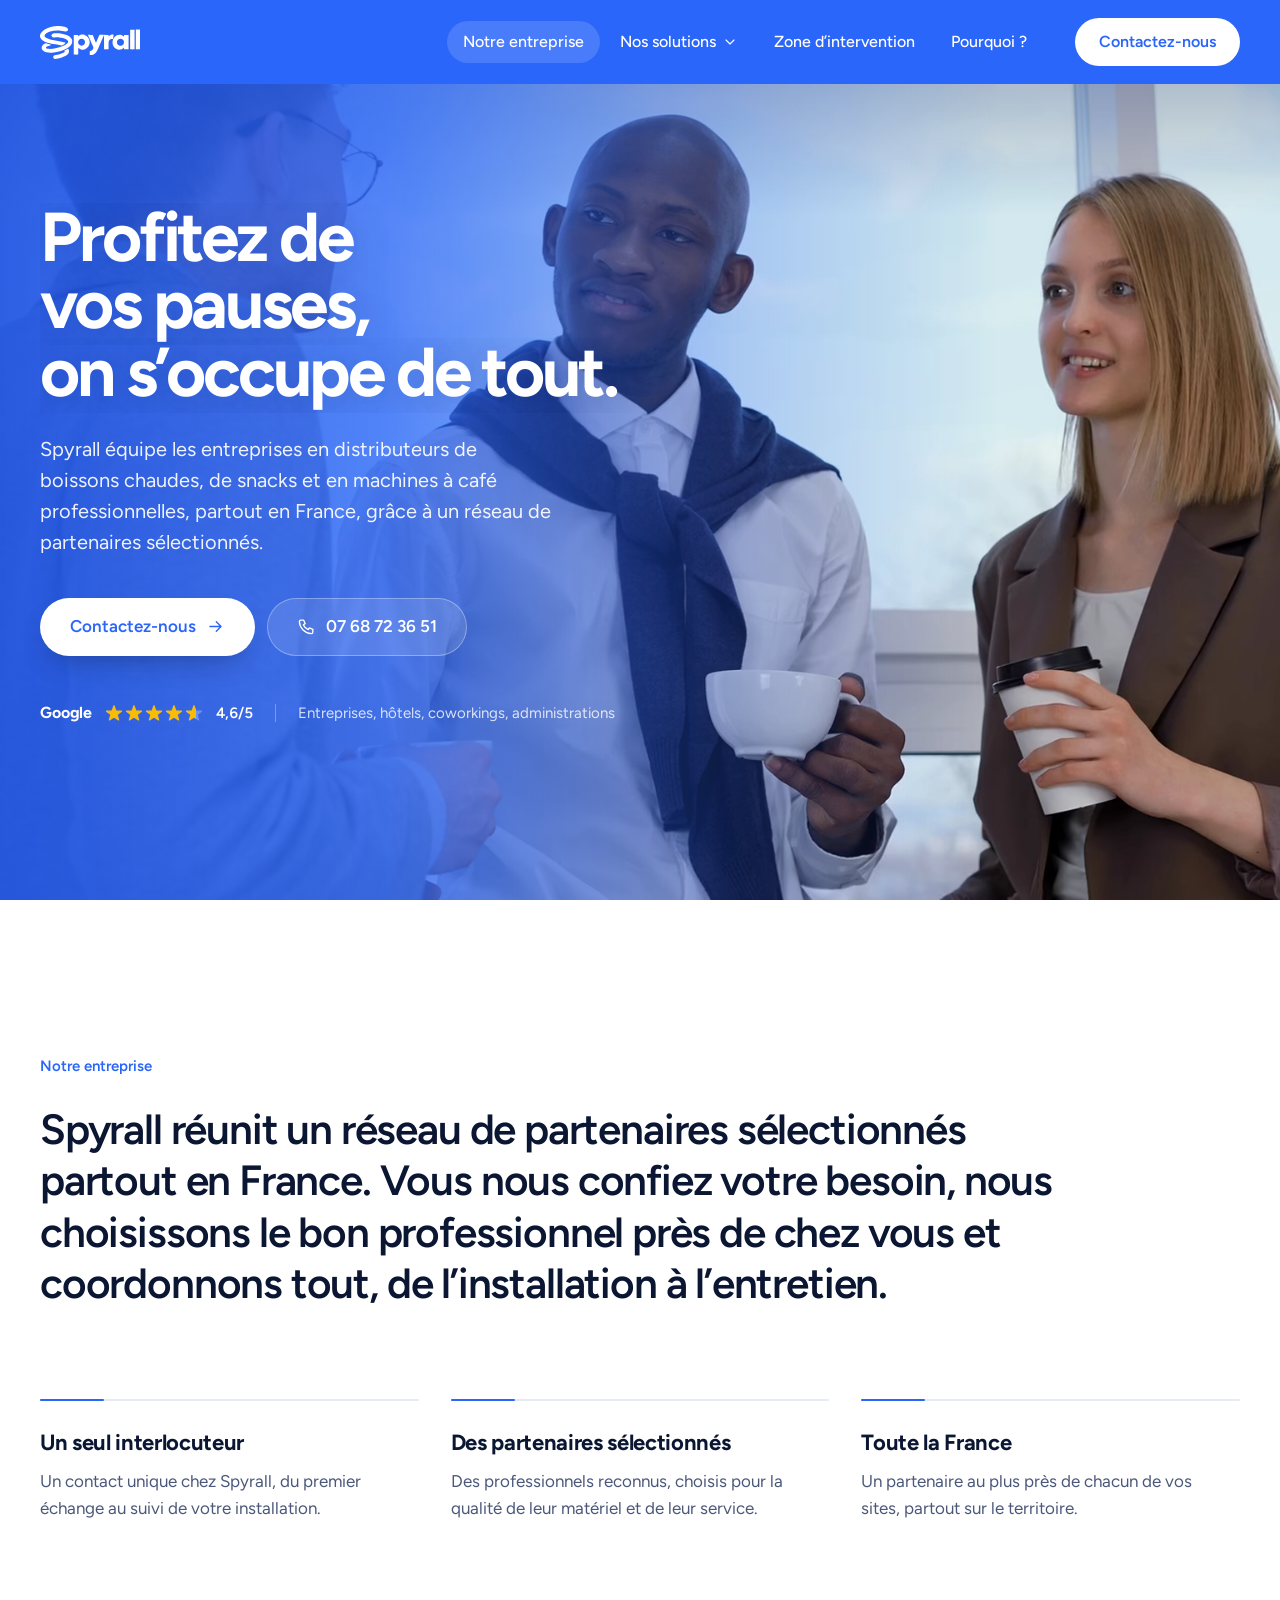
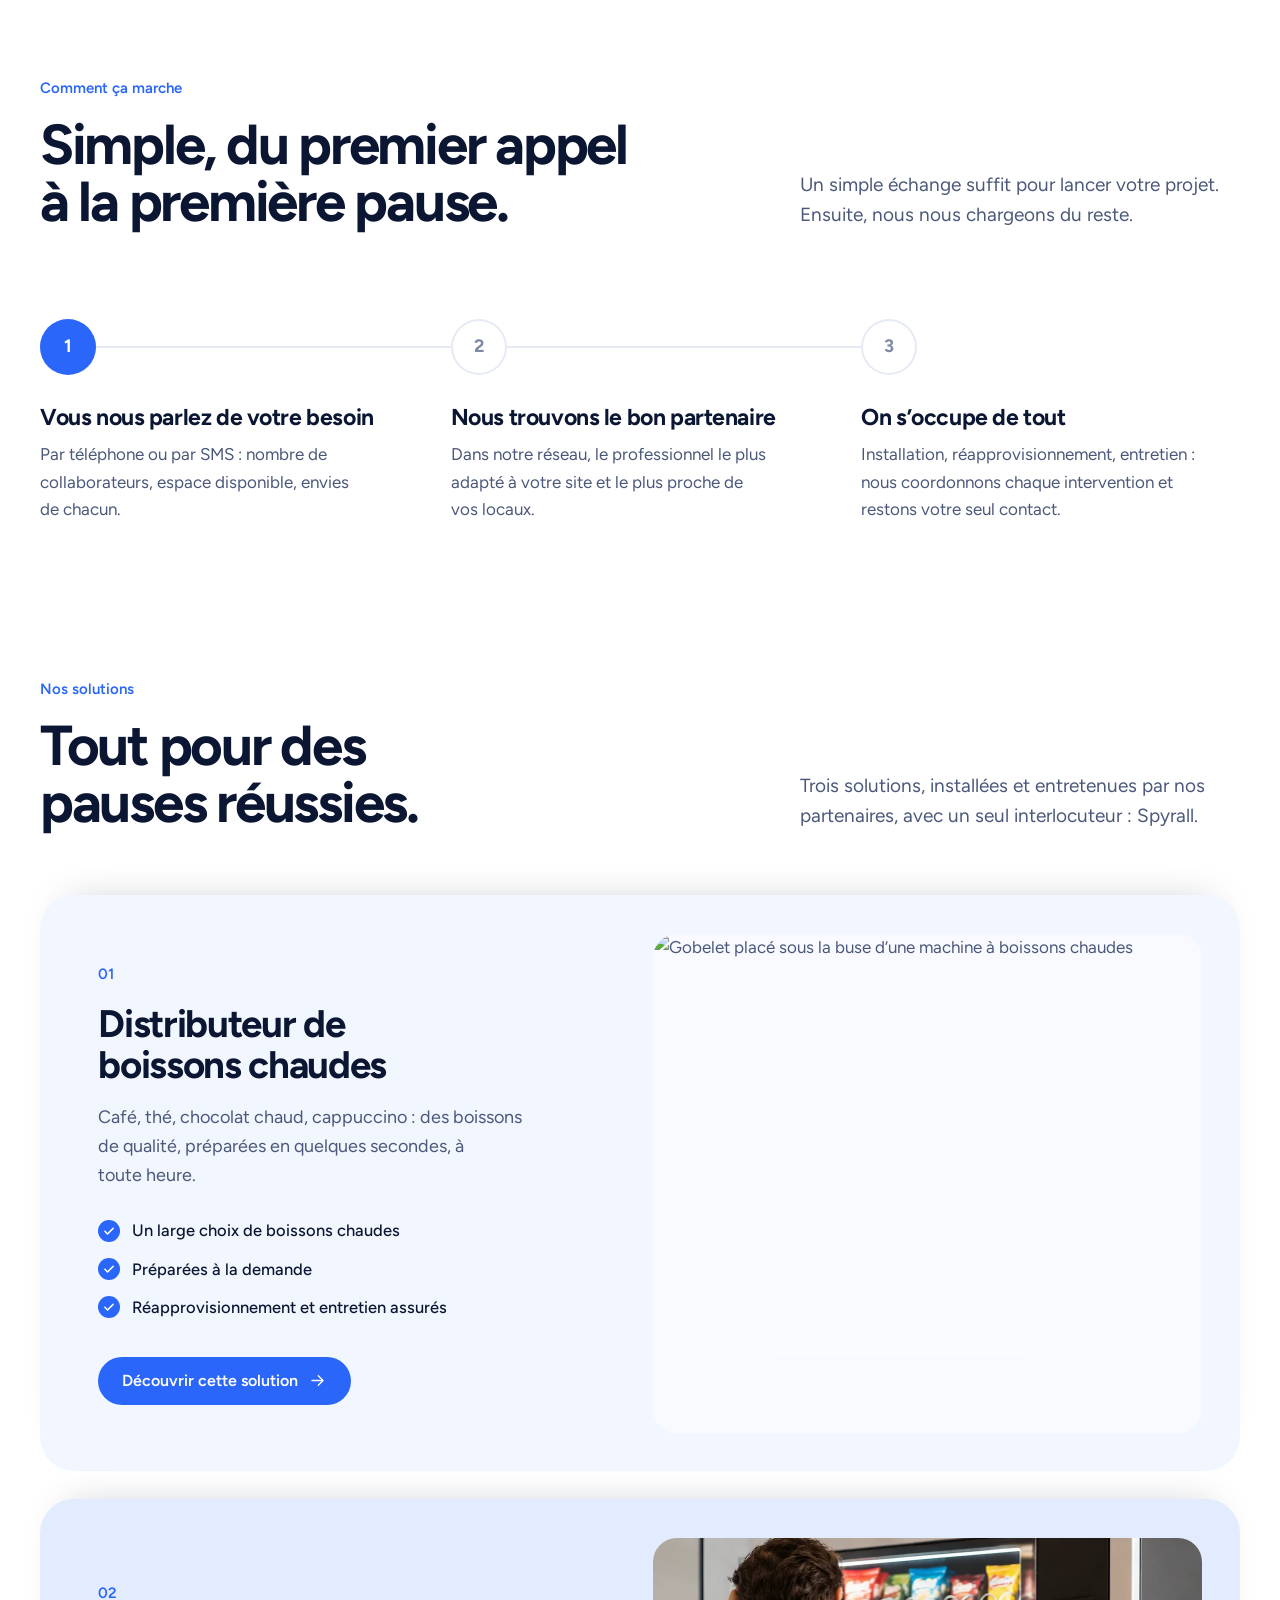
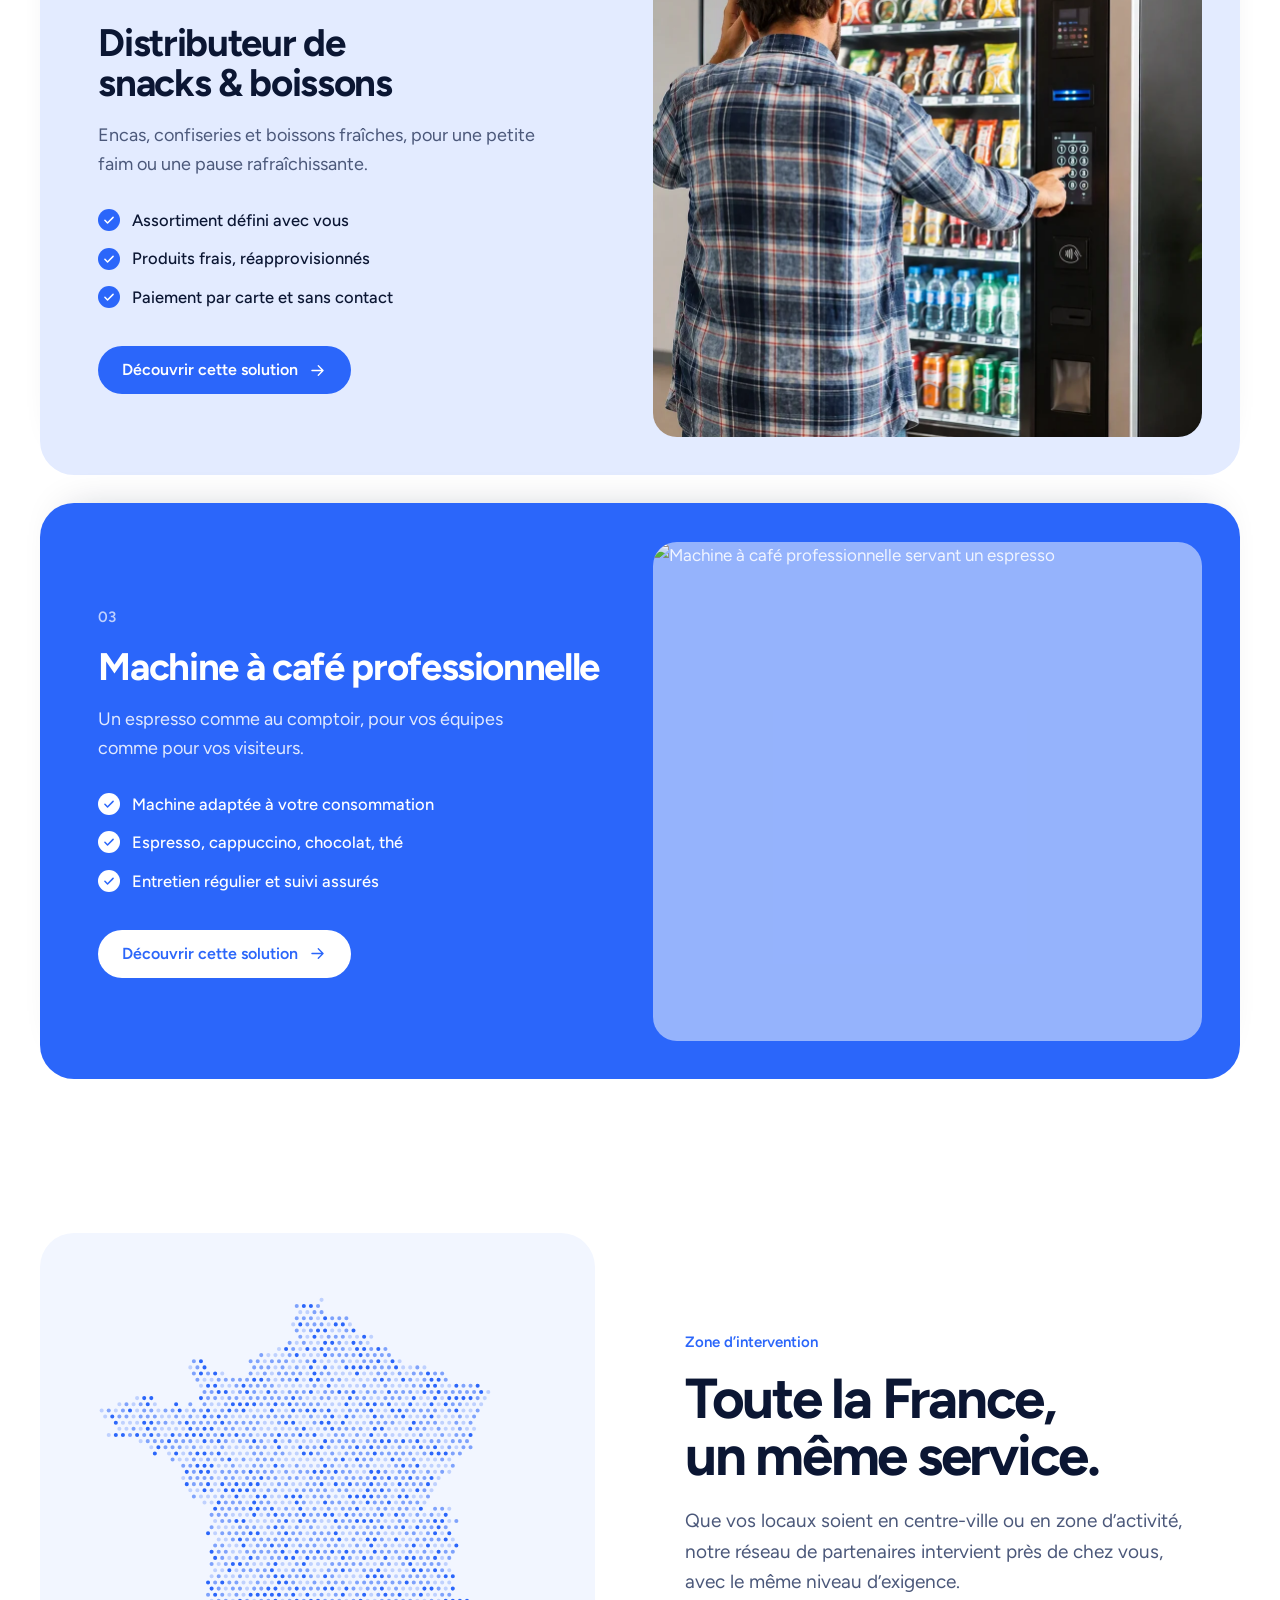
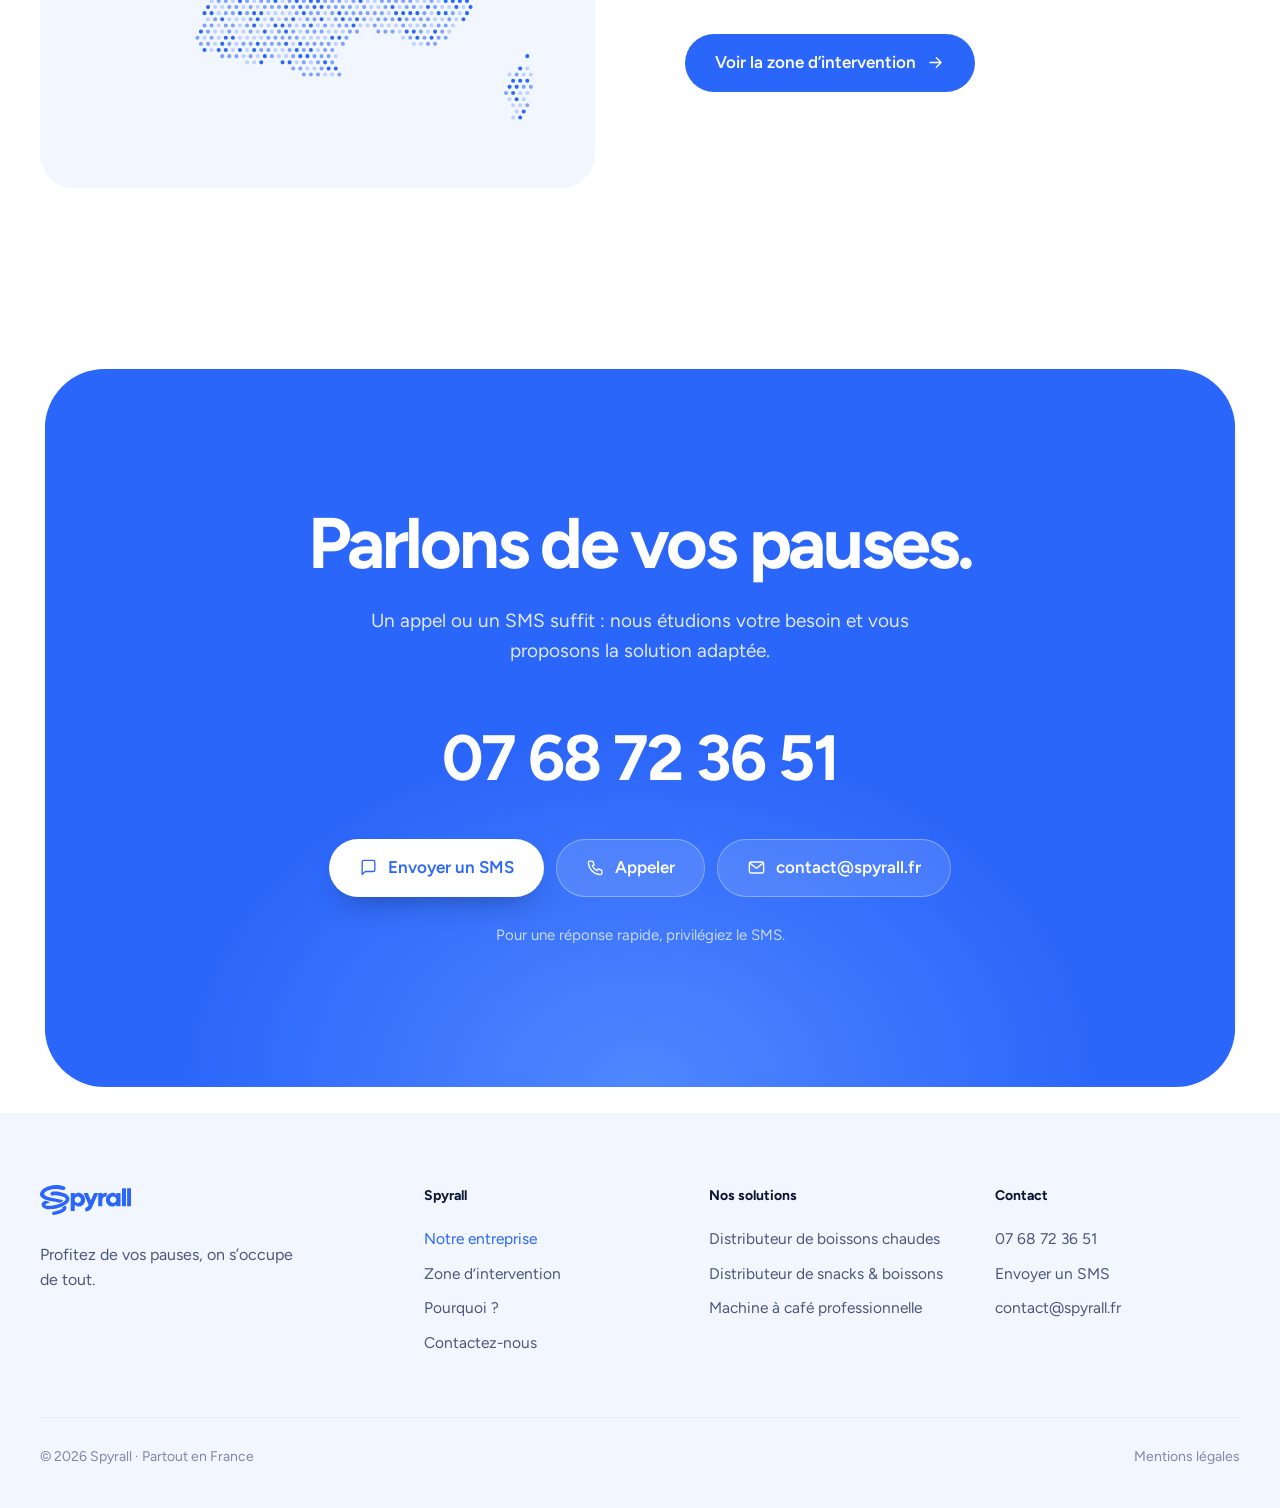
==== commit 8132eb63: "Install Vercel Speed Insights package ## Vercel Speed Insights Implementation  Successfully implemen" ====
--- a/index.html
+++ b/index.html
@@ -23,6 +23,11 @@
   <link rel="preconnect" href="https://images.unsplash.com">
   <link rel="stylesheet" href="/assets/css/site.css">
   <script>document.documentElement.classList.add('js');setTimeout(function(){if(!window.__spyrall)document.documentElement.classList.remove('js')},2500)</script>
+  <!-- Vercel Speed Insights -->
+  <script type="module">
+    import { injectSpeedInsights } from 'https://cdn.jsdelivr.net/npm/@vercel/speed-insights@1/dist/index.mjs';
+    injectSpeedInsights();
+  </script>
   <!-- /partial:head -->
   <!-- Haut de page : l'image d'attente du film (son premier plan), en priorité -->
   <link rel="preload" as="image" href="/assets/video/pauses.webp?v=3" media="(orientation: landscape)" fetchpriority="high">
